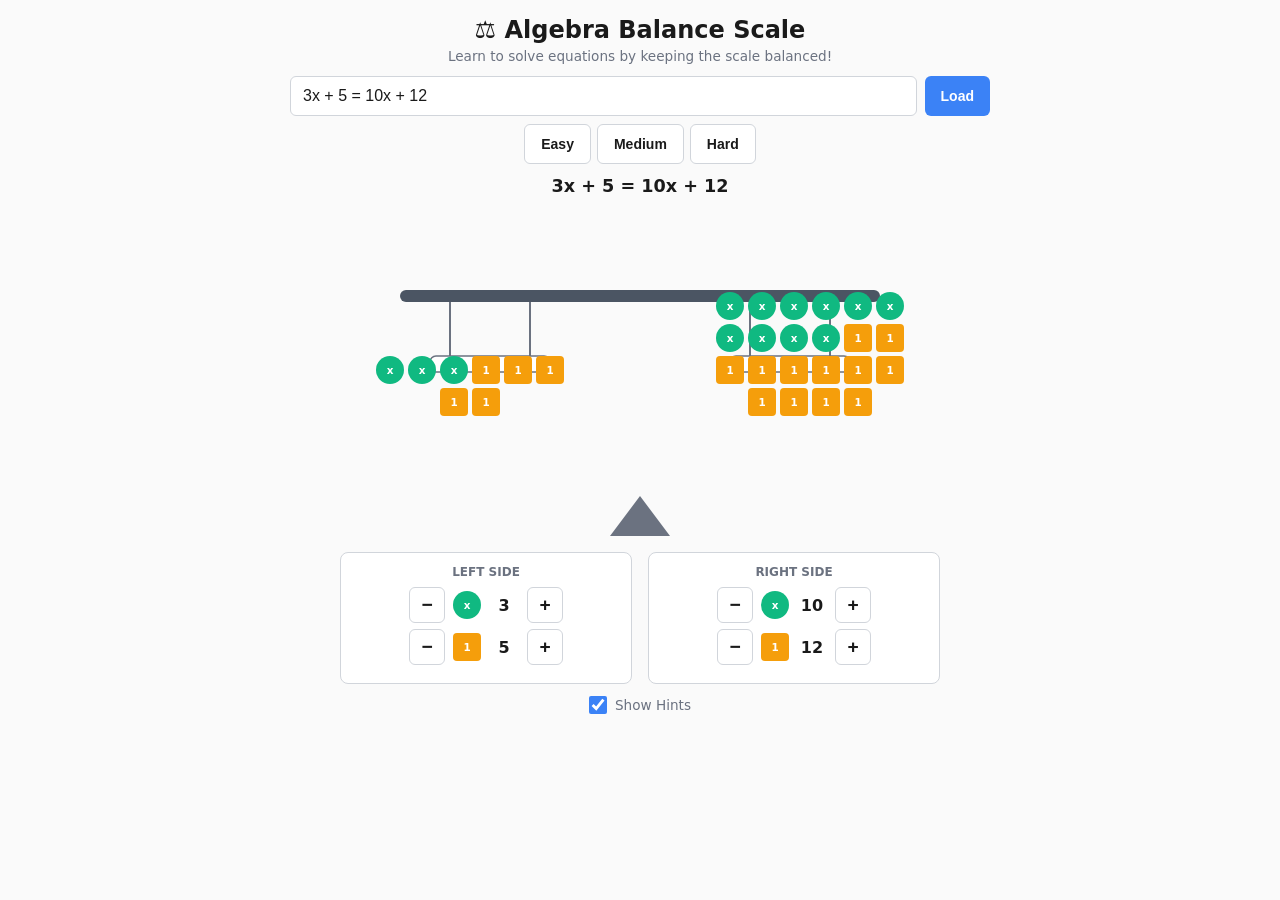
==== index.html @ 832e3d11 "Rename index (1).html to index.html" ====
<!DOCTYPE html>
<html lang="en">
<head>
<meta charset="UTF-8">
<meta name="viewport" content="width=device-width, initial-scale=1">
<title>Algebra Balance Scale</title>
<style>
:root {
  --bg: #FAFAFA; --surface: #FFFFFF; --text: #1A1A1A; --muted: #6B7280;
  --accent: #3B82F6; --success: #10B981; --warning: #F59E0B; --error: #EF4444;
  --var-color: #10B981; --const-color: #F59E0B; --neg-var: #065F46; --neg-const: #92400E;
  --border: #D1D5DB; --radius: 8px; --font: system-ui, -apple-system, 'Segoe UI', sans-serif;
}
@media (prefers-color-scheme: dark) {
  :root {
    --bg: #0F0F0F; --surface: #1A1A1A; --text: #F0F0F0; --muted: #9CA3AF;
    --border: #374151;
  }
}
*, *::before, *::after { box-sizing: border-box; margin: 0; padding: 0; }
body { font-family: var(--font); background: var(--bg); color: var(--text); min-height: 100vh; display: flex; flex-direction: column; align-items: center; padding: 16px; }
h1 { font-size: 1.5rem; margin-bottom: 4px; text-align: center; }
.subtitle { color: var(--muted); font-size: 0.85rem; margin-bottom: 12px; text-align: center; }

/* Input bar */
.input-bar { display: flex; flex-wrap: wrap; gap: 8px; justify-content: center; align-items: center; width: 100%; max-width: 700px; margin-bottom: 8px; }
.input-bar input { flex: 1 1 200px; height: 40px; padding: 0 12px; border: 1px solid var(--border); border-radius: 6px; font-size: 1rem; background: var(--surface); color: var(--text); min-width: 0; }
.input-bar input:focus { outline: none; border-color: var(--accent); box-shadow: 0 0 0 2px rgba(59,130,246,.25); }
.btn { height: 40px; padding: 0 16px; border: none; border-radius: 6px; font-size: 0.875rem; font-weight: 600; cursor: pointer; transition: all .15s ease; min-width: 44px; }
.btn-primary { background: var(--accent); color: #fff; }
.btn-primary:hover { background: #2563EB; }
.btn-preset { background: var(--surface); color: var(--text); border: 1px solid var(--border); }
.btn-preset:hover { border-color: var(--accent); color: var(--accent); }
.btn-preset.active { border-color: var(--accent); background: rgba(59,130,246,.1); color: var(--accent); }
.presets { display: flex; gap: 6px; flex-wrap: wrap; justify-content: center; margin-bottom: 12px; }

/* Current equation display */
.current-eq { font-size: 1.1rem; font-weight: 600; text-align: center; margin-bottom: 12px; min-height: 28px; }

/* Scale container */
.scale-wrap { position: relative; width: 100%; max-width: 600px; height: 320px; margin-bottom: 16px; }

/* Scale SVG styles */
.scale-svg { width: 100%; height: 100%; }
.beam { fill: #4B5563; transition: transform 0.5s ease; transform-origin: 300px 80px; }
.fulcrum { fill: #6B7280; }
.pan-line { stroke: #6B7280; stroke-width: 2; transition: all 0.5s ease; }
.pan-base { fill: var(--surface); stroke: #6B7280; stroke-width: 1.5; rx: 6; transition: all 0.5s ease; }

/* Object pans */
.pan-objects { display: flex; flex-wrap: wrap; gap: 4px; justify-content: center; align-items: flex-end; position: absolute; transition: all 0.5s ease; }
.pan-left-obj { left: 30px; width: 200px; bottom: 120px; }
.pan-right-obj { right: 30px; width: 200px; bottom: 120px; }
.obj { width: 28px; height: 28px; display: flex; align-items: center; justify-content: center; font-size: 0.65rem; font-weight: 700; color: #fff; border-radius: 50%; transition: all .2s ease; }
.obj.var-pos { background: var(--var-color); }
.obj.var-neg { background: var(--neg-var); border: 2px dashed var(--var-color); }
.obj.const-pos { background: var(--const-color); border-radius: 4px; }
.obj.const-neg { background: var(--neg-const); border-radius: 4px; border: 2px dashed var(--const-color); }
.obj.pop-in { animation: popIn .3s ease; }
@keyframes popIn { 0% { transform: scale(0); } 60% { transform: scale(1.2); } 100% { transform: scale(1); } }

/* Controls */
.controls-row { display: flex; gap: 16px; justify-content: center; width: 100%; max-width: 600px; margin-bottom: 12px; }
.side-controls { flex: 1; background: var(--surface); border: 1px solid var(--border); border-radius: var(--radius); padding: 12px; }
.side-label { font-size: 0.75rem; font-weight: 700; text-transform: uppercase; color: var(--muted); margin-bottom: 8px; text-align: center; }
.ctrl-row { display: flex; align-items: center; justify-content: center; gap: 8px; margin-bottom: 6px; }
.ctrl-btn { width: 36px; height: 36px; border: 1px solid var(--border); border-radius: 6px; background: var(--surface); color: var(--text); font-size: 1.2rem; font-weight: 700; cursor: pointer; display: flex; align-items: center; justify-content: center; transition: all .15s ease; }
.ctrl-btn:hover { border-color: var(--accent); color: var(--accent); }
.ctrl-btn:active { transform: scale(0.95); }
.ctrl-icon { width: 28px; height: 28px; display: flex; align-items: center; justify-content: center; font-size: 0.65rem; font-weight: 700; color: #fff; }
.ctrl-icon.var { background: var(--var-color); border-radius: 50%; }
.ctrl-icon.const { background: var(--const-color); border-radius: 4px; }
.ctrl-count { font-size: 1rem; font-weight: 600; min-width: 30px; text-align: center; }

/* Hint area */
.hint-area { width: 100%; max-width: 600px; text-align: center; }
.hint-toggle { display: flex; align-items: center; justify-content: center; gap: 8px; margin-bottom: 8px; font-size: 0.85rem; color: var(--muted); cursor: pointer; }
.hint-toggle input { accent-color: var(--accent); width: 18px; height: 18px; }
.hint-msg { background: rgba(59,130,246,.08); border: 1px solid rgba(59,130,246,.2); border-radius: var(--radius); padding: 10px 16px; font-size: 0.9rem; color: var(--accent); min-height: 0; overflow: hidden; transition: all .3s ease; }
.hint-msg.hidden { padding: 0 16px; border-color: transparent; background: transparent; max-height: 0; opacity: 0; }

/* Success overlay */
.success-overlay { position: fixed; inset: 0; background: rgba(0,0,0,.6); display: flex; align-items: center; justify-content: center; z-index: 100; opacity: 0; pointer-events: none; transition: opacity .3s ease; }
.success-overlay.show { opacity: 1; pointer-events: all; }
.success-card { background: var(--surface); border-radius: 16px; padding: 32px 40px; text-align: center; max-width: 400px; animation: bounceIn .5s ease; }
.success-card h2 { font-size: 1.5rem; margin-bottom: 8px; }
.success-card .solution { font-size: 2rem; font-weight: 700; color: var(--success); margin: 12px 0; }
.success-card .btn { margin-top: 12px; }
@keyframes bounceIn { 0% { transform: scale(0.5); opacity: 0; } 60% { transform: scale(1.05); } 100% { transform: scale(1); opacity: 1; } }

/* Confetti */
.confetti-piece { position: fixed; width: 10px; height: 10px; z-index: 101; pointer-events: none; animation: confettiFall 2s ease forwards; }
@keyframes confettiFall { 0% { opacity: 1; transform: translateY(0) rotate(0deg); } 100% { opacity: 0; transform: translateY(100vh) rotate(720deg); } }

/* Responsive */
@media (max-width: 639px) {
  .controls-row { flex-direction: column; gap: 8px; }
  .scale-wrap { height: 260px; }
  .pan-left-obj, .pan-right-obj { width: 140px; }
  .obj { width: 22px; height: 22px; font-size: 0.55rem; }
  h1 { font-size: 1.25rem; }
}
</style>
</head>
<body>

<h1>⚖️ Algebra Balance Scale</h1>
<p class="subtitle">Learn to solve equations by keeping the scale balanced!</p>

<div class="input-bar">
  <input type="text" id="eqInput" placeholder="Enter equation: 3x + 5 = 10x + 12" aria-label="Equation input">
  <button class="btn btn-primary" onclick="loadEquation()">Load</button>
</div>

<div class="presets">
  <button class="btn btn-preset" onclick="loadPreset('easy',this)" data-eq="2x + 3 = x + 7">Easy</button>
  <button class="btn btn-preset" onclick="loadPreset('medium',this)" data-eq="3x + 5 = 10x + 12">Medium</button>
  <button class="btn btn-preset" onclick="loadPreset('hard',this)" data-eq="4x - 8 = -2x + 10">Hard</button>
</div>

<div class="current-eq" id="currentEq"></div>

<div class="scale-wrap" id="scaleWrap">
  <svg class="scale-svg" viewBox="0 0 600 320" id="scaleSvg">
    <!-- Fulcrum triangle -->
    <polygon class="fulcrum" points="300,280 270,320 330,320"/>
    <!-- Beam -->
    <g id="beamGroup" class="beam">
      <rect x="60" y="74" width="480" height="12" rx="6"/>
      <!-- Left pan strings -->
      <line class="pan-line" id="lStr1" x1="110" y1="86" x2="110" y2="140"/>
      <line class="pan-line" id="lStr2" x1="190" y1="86" x2="190" y2="140"/>
      <!-- Right pan strings -->
      <line class="pan-line" id="rStr1" x1="410" y1="86" x2="410" y2="140"/>
      <line class="pan-line" id="rStr2" x1="490" y1="86" x2="490" y2="140"/>
      <!-- Left pan -->
      <rect class="pan-base" id="leftPan" x="90" y="140" width="120" height="16"/>
      <!-- Right pan -->
      <rect class="pan-base" id="rightPan" x="390" y="140" width="120" height="16"/>
    </g>
  </svg>
  <div class="pan-objects pan-left-obj" id="leftObjects"></div>
  <div class="pan-objects pan-right-obj" id="rightObjects"></div>
</div>

<div class="controls-row" id="controlsRow">
  <div class="side-controls">
    <div class="side-label">Left Side</div>
    <div class="ctrl-row">
      <button class="ctrl-btn" onclick="modify('l','x',-1)">−</button>
      <div class="ctrl-icon var">x</div>
      <span class="ctrl-count" id="lxCount">0</span>
      <button class="ctrl-btn" onclick="modify('l','x',1)">+</button>
    </div>
    <div class="ctrl-row">
      <button class="ctrl-btn" onclick="modify('l','c',-1)">−</button>
      <div class="ctrl-icon const">1</div>
      <span class="ctrl-count" id="lcCount">0</span>
      <button class="ctrl-btn" onclick="modify('l','c',1)">+</button>
    </div>
  </div>
  <div class="side-controls">
    <div class="side-label">Right Side</div>
    <div class="ctrl-row">
      <button class="ctrl-btn" onclick="modify('r','x',-1)">−</button>
      <div class="ctrl-icon var">x</div>
      <span class="ctrl-count" id="rxCount">0</span>
      <button class="ctrl-btn" onclick="modify('r','x',1)">+</button>
    </div>
    <div class="ctrl-row">
      <button class="ctrl-btn" onclick="modify('r','c',-1)">−</button>
      <div class="ctrl-icon const">1</div>
      <span class="ctrl-count" id="rcCount">0</span>
      <button class="ctrl-btn" onclick="modify('r','c',1)">+</button>
    </div>
  </div>
</div>

<div class="hint-area">
  <label class="hint-toggle"><input type="checkbox" id="hintToggle" checked onchange="updateHint()"> Show Hints</label>
  <div class="hint-msg hidden" id="hintMsg"></div>
</div>

<div class="success-overlay" id="successOverlay">
  <div class="success-card">
    <h2>🎉 You solved it!</h2>
    <div class="solution" id="solutionText"></div>
    <button class="btn btn-primary" onclick="closeSuccess()">Try Another</button>
  </div>
</div>
<script>
// State
let state = { lx: 0, lc: 0, rx: 0, rc: 0 };
let initial = { lx: 0, lc: 0, rx: 0, rc: 0 };
let trueX = null; // the actual solution from the original equation
let lastAction = null;
let solved = false;

// Solve the initial equation for x: (lx)*x + lc = (rx)*x + rc => x = (rc - lc) / (lx - rx)
function solveForX(eq) {
  const netX = eq.lx - eq.rx;
  if (netX === 0) return null; // no unique solution
  return (eq.rc - eq.lc) / netX;
}

// Evaluate one side of the equation given x: coeff*x + constant
function evalSide(xCoeff, constant, x) {
  return xCoeff * x + constant;
}

// Check if the current state represents a balanced equation using the true x value
function isBalanced() {
  if (trueX === null) {
    // Original had no unique solution (0x = 0 or 0x = n)
    // Check if current state is also identity or contradiction
    const netX = state.lx - state.rx;
    const netC = state.rc - state.lc;
    return (netX === 0 && netC === 0);
  }
  const left = evalSide(state.lx, state.lc, trueX);
  const right = evalSide(state.rx, state.rc, trueX);
  return Math.abs(left - right) < 0.0001;
}

// Parse equation string like "3x + 5 = 10x + 12" or "3x+5=10x+12"
function parseEquation(str) {
  str = str.replace(/\s+/g, '');
  const eqIdx = str.indexOf('=');
  if (eqIdx === -1) return null;
  const left = str.substring(0, eqIdx);
  const right = str.substring(eqIdx + 1);
  function parseSide(s) {
    let xCoeff = 0, constant = 0;
    // Regex to match terms like +3x, -x, +5, -12, x, 3x
    const re = /([+-]?)(\d*)(x?)/g;
    let m, found = false;
    // Normalize: ensure starts with + or -
    if (s.length > 0 && s[0] !== '+' && s[0] !== '-') s = '+' + s;
    const terms = s.match(/[+-][^+-]+/g);
    if (!terms) return null;
    for (const term of terms) {
      const t = term.trim();
      if (t.includes('x')) {
        const numPart = t.replace('x', '');
        if (numPart === '+' || numPart === '') xCoeff += 1;
        else if (numPart === '-') xCoeff -= 1;
        else xCoeff += parseInt(numPart, 10);
      } else {
        constant += parseInt(t, 10);
      }
    }
    return { x: xCoeff, c: constant };
  }
  const l = parseSide(left);
  const r = parseSide(right);
  if (!l || !r) return null;
  return { lx: l.x, lc: l.c, rx: r.x, rc: r.c };
}

function formatSide(xc, cc) {
  let parts = [];
  if (xc !== 0) {
    if (xc === 1) parts.push('x');
    else if (xc === -1) parts.push('-x');
    else parts.push(xc + 'x');
  }
  if (cc !== 0) {
    if (parts.length > 0) {
      parts.push(cc > 0 ? '+ ' + cc : '- ' + Math.abs(cc));
    } else {
      parts.push('' + cc);
    }
  }
  if (parts.length === 0) parts.push('0');
  return parts.join(' ');
}

function formatEquation() {
  return formatSide(state.lx, state.lc) + ' = ' + formatSide(state.rx, state.rc);
}

function updateURL() {
  const eq = formatEquation().replace(/\s+/g, '');
  const url = new URL(window.location);
  url.searchParams.set('eq', eq);
  history.replaceState(null, '', url);
}

function showHint(msg) {
  const hintEl = document.getElementById('hintMsg');
  hintEl.textContent = msg;
  hintEl.classList.remove('hidden');
}

function loadEquation() {
  const input = document.getElementById('eqInput').value.trim();
  if (!input) return;
  const parsed = parseEquation(input);
  if (!parsed) { showHint("Couldn't parse that equation. Try format: 3x + 5 = 10x + 12"); return; }
  state = { ...parsed };
  initial = { ...parsed };
  trueX = solveForX(parsed);
  solved = false;
  lastAction = null;
  document.querySelectorAll('.btn-preset').forEach(b => b.classList.remove('active'));
  closeSuccess();
  render();
}

function loadPreset(level, btn) {
  const eq = btn.getAttribute('data-eq');
  document.getElementById('eqInput').value = eq;
  document.querySelectorAll('.btn-preset').forEach(b => b.classList.remove('active'));
  btn.classList.add('active');
  loadEquation();
}

function modify(side, type, delta) {
  if (solved) return;
  const key = (side === 'l' ? 'l' : 'r') + (type === 'x' ? 'x' : 'c');
  state[key] += delta;
  lastAction = { side, type, delta };
  render();
  checkSolved();
}


function render() {
  // Update counts
  document.getElementById('lxCount').textContent = state.lx;
  document.getElementById('lcCount').textContent = state.lc;
  document.getElementById('rxCount').textContent = state.rx;
  document.getElementById('rcCount').textContent = state.rc;

  // Update equation display
  document.getElementById('currentEq').textContent = formatEquation();
  updateURL();

  // Render objects
  renderObjects('leftObjects', state.lx, state.lc);
  renderObjects('rightObjects', state.rx, state.rc);

  // Scale tilt based on actual equation evaluation
  const beam = document.getElementById('beamGroup');
  let angle = 0;
  if (trueX !== null) {
    const leftVal = evalSide(state.lx, state.lc, trueX);
    const rightVal = evalSide(state.rx, state.rc, trueX);
    const diff = leftVal - rightVal;
    if (Math.abs(diff) > 0.0001) {
      angle = diff > 0 ? -Math.min(Math.abs(diff) * 2, 15) : Math.min(Math.abs(diff) * 2, 15);
    }
  } else {
    // No unique x (0x=0 or 0x=n): compare constants
    const diff = (state.lc) - (state.rc);
    if (Math.abs(diff) > 0.0001) {
      angle = diff > 0 ? -Math.min(Math.abs(diff) * 2, 15) : Math.min(Math.abs(diff) * 2, 15);
    }
  }
  beam.style.transform = 'rotate(' + angle + 'deg)';

  // Update object positions based on tilt (heavier side goes DOWN = lower bottom)
  const leftObjs = document.getElementById('leftObjects');
  const rightObjs = document.getElementById('rightObjects');
  const baseBottom = 120;
  const tiltOffset = Math.abs(angle) * 2.5;
  if (angle < 0) {
    // Left is heavier: left goes down (lower bottom), right goes up
    leftObjs.style.bottom = (baseBottom - tiltOffset) + 'px';
    rightObjs.style.bottom = (baseBottom + tiltOffset) + 'px';
  } else if (angle > 0) {
    // Right is heavier: right goes down, left goes up
    leftObjs.style.bottom = (baseBottom + tiltOffset) + 'px';
    rightObjs.style.bottom = (baseBottom - tiltOffset) + 'px';
  } else {
    leftObjs.style.bottom = baseBottom + 'px';
    rightObjs.style.bottom = baseBottom + 'px';
  }

  // Hints
  updateHint();
}

function renderObjects(containerId, xc, cc) {
  const el = document.getElementById(containerId);
  el.innerHTML = '';
  // Variable objects
  const xAbs = Math.min(Math.abs(xc), 20);
  for (let i = 0; i < xAbs; i++) {
    const obj = document.createElement('div');
    obj.className = 'obj ' + (xc >= 0 ? 'var-pos' : 'var-neg') + ' pop-in';
    obj.textContent = 'x';
    obj.style.animationDelay = (i * 30) + 'ms';
    el.appendChild(obj);
  }
  // Constant objects
  const cAbs = Math.min(Math.abs(cc), 20);
  for (let i = 0; i < cAbs; i++) {
    const obj = document.createElement('div');
    obj.className = 'obj ' + (cc >= 0 ? 'const-pos' : 'const-neg') + ' pop-in';
    obj.textContent = '1';
    obj.style.animationDelay = ((xAbs + i) * 30) + 'ms';
    el.appendChild(obj);
  }
}

function updateHint() {
  const hintOn = document.getElementById('hintToggle').checked;
  const hintEl = document.getElementById('hintMsg');
  if (!hintOn || !lastAction) { hintEl.classList.add('hidden'); hintEl.textContent = ''; return; }

  const balanced = isBalanced();

  if (balanced) {
    // Balanced — check if we can guide toward solving
    if (state.lx !== 0 && state.rx !== 0) {
      hintEl.textContent = '⚖️ Balanced! Try removing x from one side (and the same from the other) to isolate x.';
    } else if ((state.lx !== 0 || state.rx !== 0) && state.lc !== 0 && state.rc !== 0) {
      hintEl.textContent = '⚖️ Balanced! Now remove constants from the side with x (and from the other side too).';
    } else if (state.lx === 1 && state.lc === 0 && state.rx === 0) {
      hintEl.textContent = '⚖️ Almost there! You have x = ' + state.rc + '. The equation is solved!';
    } else if (state.rx === 1 && state.rc === 0 && state.lx === 0) {
      hintEl.textContent = '⚖️ Almost there! You have ' + state.lc + ' = x. The equation is solved!';
    } else if ((state.lx !== 0 && state.rx === 0 && state.lc === 0) || (state.rx !== 0 && state.lx === 0 && state.rc === 0)) {
      const coeff = state.lx !== 0 ? state.lx : state.rx;
      if (Math.abs(coeff) === 1) {
        hintEl.textContent = '⚖️ You\'ve isolated x! The equation is solved!';
      } else {
        hintEl.textContent = '⚖️ Getting close! You have ' + Math.abs(coeff) + ' x\'s — keep removing from both sides until you have just 1 x.';
      }
    } else {
      hintEl.textContent = '⚖️ The scale is balanced. Keep simplifying!';
    }
    hintEl.classList.remove('hidden');
  } else {
    const a = lastAction;
    const sideName = a.side === 'l' ? 'left' : 'right';
    const typeName = a.type === 'x' ? 'variable (x)' : 'constant';
    const action = a.delta > 0 ? 'added a ' + typeName + ' to' : 'removed a ' + typeName + ' from';
    hintEl.textContent = '⚠️ Unbalanced! You ' + action + ' the ' + sideName + ' side. To keep the equation balanced, do the same to the ' + (sideName === 'left' ? 'right' : 'left') + ' side!';
    hintEl.classList.remove('hidden');
  }
}

function checkSolved() {
  if (!isBalanced()) return;

  // Only solved when exactly 1x (or -1x) on one side, constants only on the other
  if (state.lx === 1 && state.rx === 0 && state.lc === 0 && state.rc !== 0) {
    showSuccess('x = ' + state.rc);
    return;
  }
  if (state.lx === -1 && state.rx === 0 && state.lc === 0 && state.rc !== 0) {
    showSuccess('x = ' + (-state.rc));
    return;
  }
  if (state.rx === 1 && state.lx === 0 && state.rc === 0 && state.lc !== 0) {
    showSuccess('x = ' + state.lc);
    return;
  }
  if (state.rx === -1 && state.lx === 0 && state.rc === 0 && state.lc !== 0) {
    showSuccess('x = ' + (-state.lc));
    return;
  }

  // All zero
  if (state.lx === 0 && state.lc === 0 && state.rx === 0 && state.rc === 0) {
    showSuccess('Infinite solutions! (0 = 0)'); return;
  }
  // No solution
  if (state.lx === 0 && state.rx === 0 && state.lc !== state.rc) {
    showSuccess('No solution! (' + state.lc + ' ≠ ' + state.rc + ')'); return;
  }
}

function formatSolution(val) {
  if (Number.isInteger(val)) return '' + val;
  // Show as simplified fraction
  // Find numerator and denominator from the state
  const num = Math.round(val * 10000);
  const den = 10000;
  const g = gcd(Math.abs(num), den);
  return (num / g) + '/' + (den / g);
}

function gcd(a, b) { return b === 0 ? a : gcd(b, a % b); }

function showSuccess(text) {
  solved = true;
  document.getElementById('solutionText').textContent = text;
  document.getElementById('successOverlay').classList.add('show');
  launchConfetti();
}

function closeSuccess() {
  document.getElementById('successOverlay').classList.remove('show');
  solved = false;
}

function launchConfetti() {
  const colors = ['#10B981','#F59E0B','#3B82F6','#EF4444','#8B5CF6','#EC4899'];
  for (let i = 0; i < 40; i++) {
    const piece = document.createElement('div');
    piece.className = 'confetti-piece';
    piece.style.left = Math.random() * 100 + 'vw';
    piece.style.top = '-20px';
    piece.style.background = colors[Math.floor(Math.random() * colors.length)];
    piece.style.borderRadius = Math.random() > 0.5 ? '50%' : '2px';
    piece.style.width = (6 + Math.random() * 8) + 'px';
    piece.style.height = (6 + Math.random() * 8) + 'px';
    piece.style.animationDelay = (Math.random() * 0.5) + 's';
    piece.style.animationDuration = (1.5 + Math.random()) + 's';
    document.body.appendChild(piece);
    setTimeout(() => piece.remove(), 3000);
  }
}

// Init from URL or default
function init() {
  const params = new URLSearchParams(window.location.search);
  const eq = params.get('eq');
  if (eq) {
    document.getElementById('eqInput').value = eq.replace(/([+-])/g, ' $1 ').replace(/\s+/g, ' ').trim();
    const parsed = parseEquation(eq);
    if (parsed) {
      state = { ...parsed };
      initial = { ...parsed };
      trueX = solveForX(parsed);
    }
  } else {
    // Default equation
    document.getElementById('eqInput').value = '3x + 5 = 10x + 12';
    state = { lx: 3, lc: 5, rx: 10, rc: 12 };
    initial = { ...state };
    trueX = solveForX(state);
  }
  render();
}

// Enter key on input
document.getElementById('eqInput').addEventListener('keydown', function(e) {
  if (e.key === 'Enter') loadEquation();
});

init();
</script>
</body>
</html>
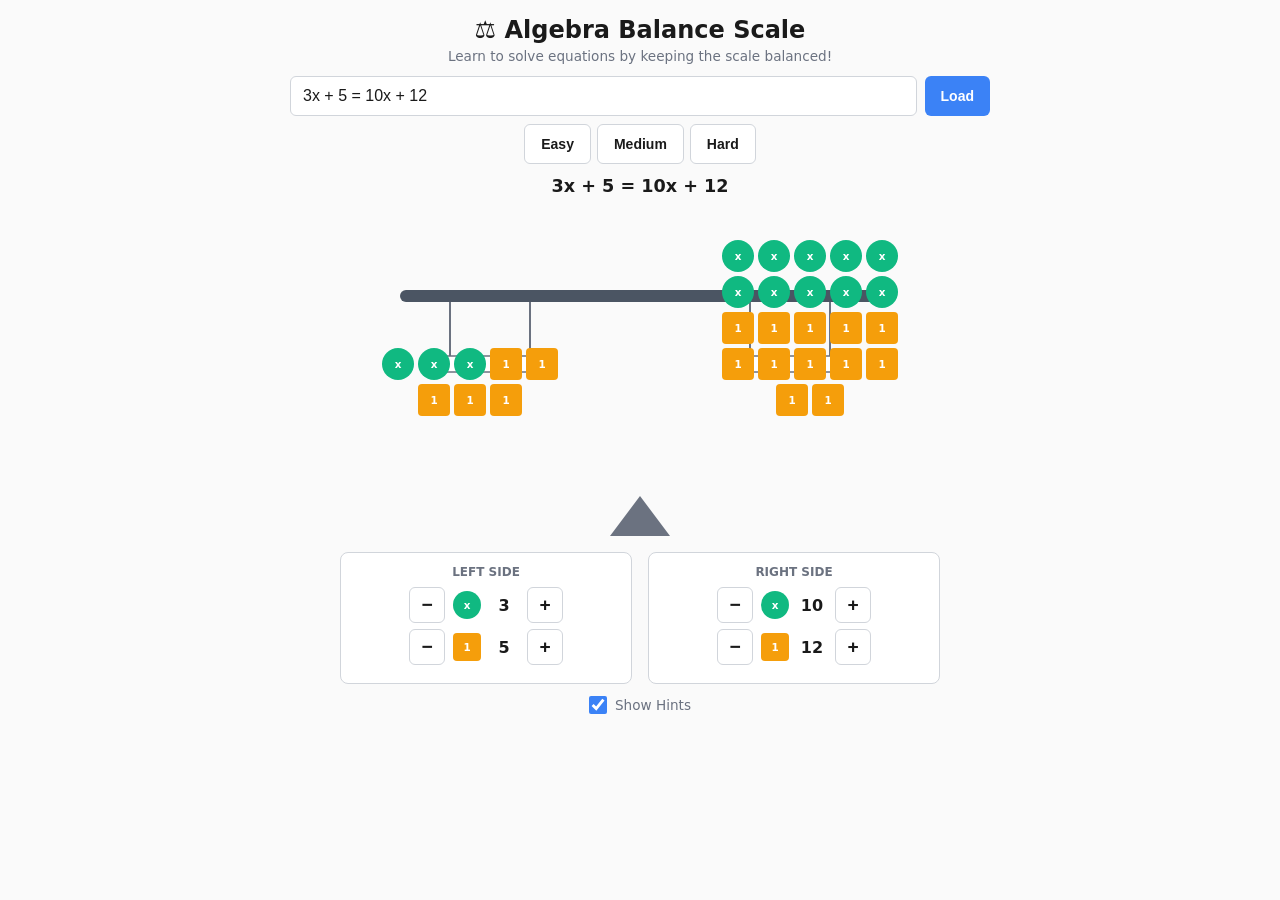
==== commit 217d80a1: "Split into modular files, negative signs visible, solve at any coefficient 1. Split monolithic index" ====
--- a/index.html
+++ b/index.html
@@ -4,103 +4,7 @@
 <meta charset="UTF-8">
 <meta name="viewport" content="width=device-width, initial-scale=1">
 <title>Algebra Balance Scale</title>
-<style>
-:root {
-  --bg: #FAFAFA; --surface: #FFFFFF; --text: #1A1A1A; --muted: #6B7280;
-  --accent: #3B82F6; --success: #10B981; --warning: #F59E0B; --error: #EF4444;
-  --var-color: #10B981; --const-color: #F59E0B; --neg-var: #065F46; --neg-const: #92400E;
-  --border: #D1D5DB; --radius: 8px; --font: system-ui, -apple-system, 'Segoe UI', sans-serif;
-}
-@media (prefers-color-scheme: dark) {
-  :root {
-    --bg: #0F0F0F; --surface: #1A1A1A; --text: #F0F0F0; --muted: #9CA3AF;
-    --border: #374151;
-  }
-}
-*, *::before, *::after { box-sizing: border-box; margin: 0; padding: 0; }
-body { font-family: var(--font); background: var(--bg); color: var(--text); min-height: 100vh; display: flex; flex-direction: column; align-items: center; padding: 16px; }
-h1 { font-size: 1.5rem; margin-bottom: 4px; text-align: center; }
-.subtitle { color: var(--muted); font-size: 0.85rem; margin-bottom: 12px; text-align: center; }
-
-/* Input bar */
-.input-bar { display: flex; flex-wrap: wrap; gap: 8px; justify-content: center; align-items: center; width: 100%; max-width: 700px; margin-bottom: 8px; }
-.input-bar input { flex: 1 1 200px; height: 40px; padding: 0 12px; border: 1px solid var(--border); border-radius: 6px; font-size: 1rem; background: var(--surface); color: var(--text); min-width: 0; }
-.input-bar input:focus { outline: none; border-color: var(--accent); box-shadow: 0 0 0 2px rgba(59,130,246,.25); }
-.btn { height: 40px; padding: 0 16px; border: none; border-radius: 6px; font-size: 0.875rem; font-weight: 600; cursor: pointer; transition: all .15s ease; min-width: 44px; }
-.btn-primary { background: var(--accent); color: #fff; }
-.btn-primary:hover { background: #2563EB; }
-.btn-preset { background: var(--surface); color: var(--text); border: 1px solid var(--border); }
-.btn-preset:hover { border-color: var(--accent); color: var(--accent); }
-.btn-preset.active { border-color: var(--accent); background: rgba(59,130,246,.1); color: var(--accent); }
-.presets { display: flex; gap: 6px; flex-wrap: wrap; justify-content: center; margin-bottom: 12px; }
-
-/* Current equation display */
-.current-eq { font-size: 1.1rem; font-weight: 600; text-align: center; margin-bottom: 12px; min-height: 28px; }
-
-/* Scale container */
-.scale-wrap { position: relative; width: 100%; max-width: 600px; height: 320px; margin-bottom: 16px; }
-
-/* Scale SVG styles */
-.scale-svg { width: 100%; height: 100%; }
-.beam { fill: #4B5563; transition: transform 0.5s ease; transform-origin: 300px 80px; }
-.fulcrum { fill: #6B7280; }
-.pan-line { stroke: #6B7280; stroke-width: 2; transition: all 0.5s ease; }
-.pan-base { fill: var(--surface); stroke: #6B7280; stroke-width: 1.5; rx: 6; transition: all 0.5s ease; }
-
-/* Object pans */
-.pan-objects { display: flex; flex-wrap: wrap; gap: 4px; justify-content: center; align-items: flex-end; position: absolute; transition: all 0.5s ease; }
-.pan-left-obj { left: 30px; width: 200px; bottom: 120px; }
-.pan-right-obj { right: 30px; width: 200px; bottom: 120px; }
-.obj { width: 28px; height: 28px; display: flex; align-items: center; justify-content: center; font-size: 0.65rem; font-weight: 700; color: #fff; border-radius: 50%; transition: all .2s ease; }
-.obj.var-pos { background: var(--var-color); }
-.obj.var-neg { background: var(--neg-var); border: 2px dashed var(--var-color); }
-.obj.const-pos { background: var(--const-color); border-radius: 4px; }
-.obj.const-neg { background: var(--neg-const); border-radius: 4px; border: 2px dashed var(--const-color); }
-.obj.pop-in { animation: popIn .3s ease; }
-@keyframes popIn { 0% { transform: scale(0); } 60% { transform: scale(1.2); } 100% { transform: scale(1); } }
-
-/* Controls */
-.controls-row { display: flex; gap: 16px; justify-content: center; width: 100%; max-width: 600px; margin-bottom: 12px; }
-.side-controls { flex: 1; background: var(--surface); border: 1px solid var(--border); border-radius: var(--radius); padding: 12px; }
-.side-label { font-size: 0.75rem; font-weight: 700; text-transform: uppercase; color: var(--muted); margin-bottom: 8px; text-align: center; }
-.ctrl-row { display: flex; align-items: center; justify-content: center; gap: 8px; margin-bottom: 6px; }
-.ctrl-btn { width: 36px; height: 36px; border: 1px solid var(--border); border-radius: 6px; background: var(--surface); color: var(--text); font-size: 1.2rem; font-weight: 700; cursor: pointer; display: flex; align-items: center; justify-content: center; transition: all .15s ease; }
-.ctrl-btn:hover { border-color: var(--accent); color: var(--accent); }
-.ctrl-btn:active { transform: scale(0.95); }
-.ctrl-icon { width: 28px; height: 28px; display: flex; align-items: center; justify-content: center; font-size: 0.65rem; font-weight: 700; color: #fff; }
-.ctrl-icon.var { background: var(--var-color); border-radius: 50%; }
-.ctrl-icon.const { background: var(--const-color); border-radius: 4px; }
-.ctrl-count { font-size: 1rem; font-weight: 600; min-width: 30px; text-align: center; }
-
-/* Hint area */
-.hint-area { width: 100%; max-width: 600px; text-align: center; }
-.hint-toggle { display: flex; align-items: center; justify-content: center; gap: 8px; margin-bottom: 8px; font-size: 0.85rem; color: var(--muted); cursor: pointer; }
-.hint-toggle input { accent-color: var(--accent); width: 18px; height: 18px; }
-.hint-msg { background: rgba(59,130,246,.08); border: 1px solid rgba(59,130,246,.2); border-radius: var(--radius); padding: 10px 16px; font-size: 0.9rem; color: var(--accent); min-height: 0; overflow: hidden; transition: all .3s ease; }
-.hint-msg.hidden { padding: 0 16px; border-color: transparent; background: transparent; max-height: 0; opacity: 0; }
-
-/* Success overlay */
-.success-overlay { position: fixed; inset: 0; background: rgba(0,0,0,.6); display: flex; align-items: center; justify-content: center; z-index: 100; opacity: 0; pointer-events: none; transition: opacity .3s ease; }
-.success-overlay.show { opacity: 1; pointer-events: all; }
-.success-card { background: var(--surface); border-radius: 16px; padding: 32px 40px; text-align: center; max-width: 400px; animation: bounceIn .5s ease; }
-.success-card h2 { font-size: 1.5rem; margin-bottom: 8px; }
-.success-card .solution { font-size: 2rem; font-weight: 700; color: var(--success); margin: 12px 0; }
-.success-card .btn { margin-top: 12px; }
-@keyframes bounceIn { 0% { transform: scale(0.5); opacity: 0; } 60% { transform: scale(1.05); } 100% { transform: scale(1); opacity: 1; } }
-
-/* Confetti */
-.confetti-piece { position: fixed; width: 10px; height: 10px; z-index: 101; pointer-events: none; animation: confettiFall 2s ease forwards; }
-@keyframes confettiFall { 0% { opacity: 1; transform: translateY(0) rotate(0deg); } 100% { opacity: 0; transform: translateY(100vh) rotate(720deg); } }
-
-/* Responsive */
-@media (max-width: 639px) {
-  .controls-row { flex-direction: column; gap: 8px; }
-  .scale-wrap { height: 260px; }
-  .pan-left-obj, .pan-right-obj { width: 140px; }
-  .obj { width: 22px; height: 22px; font-size: 0.55rem; }
-  h1 { font-size: 1.25rem; }
-}
-</style>
+<link rel="stylesheet" href="styles.css">
 </head>
 <body>
 
@@ -122,20 +26,14 @@
 
 <div class="scale-wrap" id="scaleWrap">
   <svg class="scale-svg" viewBox="0 0 600 320" id="scaleSvg">
-    <!-- Fulcrum triangle -->
     <polygon class="fulcrum" points="300,280 270,320 330,320"/>
-    <!-- Beam -->
     <g id="beamGroup" class="beam">
       <rect x="60" y="74" width="480" height="12" rx="6"/>
-      <!-- Left pan strings -->
       <line class="pan-line" id="lStr1" x1="110" y1="86" x2="110" y2="140"/>
       <line class="pan-line" id="lStr2" x1="190" y1="86" x2="190" y2="140"/>
-      <!-- Right pan strings -->
       <line class="pan-line" id="rStr1" x1="410" y1="86" x2="410" y2="140"/>
       <line class="pan-line" id="rStr2" x1="490" y1="86" x2="490" y2="140"/>
-      <!-- Left pan -->
       <rect class="pan-base" id="leftPan" x="90" y="140" width="120" height="16"/>
-      <!-- Right pan -->
       <rect class="pan-base" id="rightPan" x="390" y="140" width="120" height="16"/>
     </g>
   </svg>
@@ -188,361 +86,11 @@
     <button class="btn btn-primary" onclick="closeSuccess()">Try Another</button>
   </div>
 </div>
-<script>
-// State
-let state = { lx: 0, lc: 0, rx: 0, rc: 0 };
-let initial = { lx: 0, lc: 0, rx: 0, rc: 0 };
-let trueX = null; // the actual solution from the original equation
-let lastAction = null;
-let solved = false;
 
-// Solve the initial equation for x: (lx)*x + lc = (rx)*x + rc => x = (rc - lc) / (lx - rx)
-function solveForX(eq) {
-  const netX = eq.lx - eq.rx;
-  if (netX === 0) return null; // no unique solution
-  return (eq.rc - eq.lc) / netX;
-}
-
-// Evaluate one side of the equation given x: coeff*x + constant
-function evalSide(xCoeff, constant, x) {
-  return xCoeff * x + constant;
-}
-
-// Check if the current state represents a balanced equation using the true x value
-function isBalanced() {
-  if (trueX === null) {
-    // Original had no unique solution (0x = 0 or 0x = n)
-    // Check if current state is also identity or contradiction
-    const netX = state.lx - state.rx;
-    const netC = state.rc - state.lc;
-    return (netX === 0 && netC === 0);
-  }
-  const left = evalSide(state.lx, state.lc, trueX);
-  const right = evalSide(state.rx, state.rc, trueX);
-  return Math.abs(left - right) < 0.0001;
-}
-
-// Parse equation string like "3x + 5 = 10x + 12" or "3x+5=10x+12"
-function parseEquation(str) {
-  str = str.replace(/\s+/g, '');
-  const eqIdx = str.indexOf('=');
-  if (eqIdx === -1) return null;
-  const left = str.substring(0, eqIdx);
-  const right = str.substring(eqIdx + 1);
-  function parseSide(s) {
-    let xCoeff = 0, constant = 0;
-    // Regex to match terms like +3x, -x, +5, -12, x, 3x
-    const re = /([+-]?)(\d*)(x?)/g;
-    let m, found = false;
-    // Normalize: ensure starts with + or -
-    if (s.length > 0 && s[0] !== '+' && s[0] !== '-') s = '+' + s;
-    const terms = s.match(/[+-][^+-]+/g);
-    if (!terms) return null;
-    for (const term of terms) {
-      const t = term.trim();
-      if (t.includes('x')) {
-        const numPart = t.replace('x', '');
-        if (numPart === '+' || numPart === '') xCoeff += 1;
-        else if (numPart === '-') xCoeff -= 1;
-        else xCoeff += parseInt(numPart, 10);
-      } else {
-        constant += parseInt(t, 10);
-      }
-    }
-    return { x: xCoeff, c: constant };
-  }
-  const l = parseSide(left);
-  const r = parseSide(right);
-  if (!l || !r) return null;
-  return { lx: l.x, lc: l.c, rx: r.x, rc: r.c };
-}
-
-function formatSide(xc, cc) {
-  let parts = [];
-  if (xc !== 0) {
-    if (xc === 1) parts.push('x');
-    else if (xc === -1) parts.push('-x');
-    else parts.push(xc + 'x');
-  }
-  if (cc !== 0) {
-    if (parts.length > 0) {
-      parts.push(cc > 0 ? '+ ' + cc : '- ' + Math.abs(cc));
-    } else {
-      parts.push('' + cc);
-    }
-  }
-  if (parts.length === 0) parts.push('0');
-  return parts.join(' ');
-}
-
-function formatEquation() {
-  return formatSide(state.lx, state.lc) + ' = ' + formatSide(state.rx, state.rc);
-}
-
-function updateURL() {
-  const eq = formatEquation().replace(/\s+/g, '');
-  const url = new URL(window.location);
-  url.searchParams.set('eq', eq);
-  history.replaceState(null, '', url);
-}
-
-function showHint(msg) {
-  const hintEl = document.getElementById('hintMsg');
-  hintEl.textContent = msg;
-  hintEl.classList.remove('hidden');
-}
-
-function loadEquation() {
-  const input = document.getElementById('eqInput').value.trim();
-  if (!input) return;
-  const parsed = parseEquation(input);
-  if (!parsed) { showHint("Couldn't parse that equation. Try format: 3x + 5 = 10x + 12"); return; }
-  state = { ...parsed };
-  initial = { ...parsed };
-  trueX = solveForX(parsed);
-  solved = false;
-  lastAction = null;
-  document.querySelectorAll('.btn-preset').forEach(b => b.classList.remove('active'));
-  closeSuccess();
-  render();
-}
-
-function loadPreset(level, btn) {
-  const eq = btn.getAttribute('data-eq');
-  document.getElementById('eqInput').value = eq;
-  document.querySelectorAll('.btn-preset').forEach(b => b.classList.remove('active'));
-  btn.classList.add('active');
-  loadEquation();
-}
-
-function modify(side, type, delta) {
-  if (solved) return;
-  const key = (side === 'l' ? 'l' : 'r') + (type === 'x' ? 'x' : 'c');
-  state[key] += delta;
-  lastAction = { side, type, delta };
-  render();
-  checkSolved();
-}
-
-
-function render() {
-  // Update counts
-  document.getElementById('lxCount').textContent = state.lx;
-  document.getElementById('lcCount').textContent = state.lc;
-  document.getElementById('rxCount').textContent = state.rx;
-  document.getElementById('rcCount').textContent = state.rc;
-
-  // Update equation display
-  document.getElementById('currentEq').textContent = formatEquation();
-  updateURL();
-
-  // Render objects
-  renderObjects('leftObjects', state.lx, state.lc);
-  renderObjects('rightObjects', state.rx, state.rc);
-
-  // Scale tilt based on actual equation evaluation
-  const beam = document.getElementById('beamGroup');
-  let angle = 0;
-  if (trueX !== null) {
-    const leftVal = evalSide(state.lx, state.lc, trueX);
-    const rightVal = evalSide(state.rx, state.rc, trueX);
-    const diff = leftVal - rightVal;
-    if (Math.abs(diff) > 0.0001) {
-      angle = diff > 0 ? -Math.min(Math.abs(diff) * 2, 15) : Math.min(Math.abs(diff) * 2, 15);
-    }
-  } else {
-    // No unique x (0x=0 or 0x=n): compare constants
-    const diff = (state.lc) - (state.rc);
-    if (Math.abs(diff) > 0.0001) {
-      angle = diff > 0 ? -Math.min(Math.abs(diff) * 2, 15) : Math.min(Math.abs(diff) * 2, 15);
-    }
-  }
-  beam.style.transform = 'rotate(' + angle + 'deg)';
-
-  // Update object positions based on tilt (heavier side goes DOWN = lower bottom)
-  const leftObjs = document.getElementById('leftObjects');
-  const rightObjs = document.getElementById('rightObjects');
-  const baseBottom = 120;
-  const tiltOffset = Math.abs(angle) * 2.5;
-  if (angle < 0) {
-    // Left is heavier: left goes down (lower bottom), right goes up
-    leftObjs.style.bottom = (baseBottom - tiltOffset) + 'px';
-    rightObjs.style.bottom = (baseBottom + tiltOffset) + 'px';
-  } else if (angle > 0) {
-    // Right is heavier: right goes down, left goes up
-    leftObjs.style.bottom = (baseBottom + tiltOffset) + 'px';
-    rightObjs.style.bottom = (baseBottom - tiltOffset) + 'px';
-  } else {
-    leftObjs.style.bottom = baseBottom + 'px';
-    rightObjs.style.bottom = baseBottom + 'px';
-  }
-
-  // Hints
-  updateHint();
-}
-
-function renderObjects(containerId, xc, cc) {
-  const el = document.getElementById(containerId);
-  el.innerHTML = '';
-  // Variable objects
-  const xAbs = Math.min(Math.abs(xc), 20);
-  for (let i = 0; i < xAbs; i++) {
-    const obj = document.createElement('div');
-    obj.className = 'obj ' + (xc >= 0 ? 'var-pos' : 'var-neg') + ' pop-in';
-    obj.textContent = 'x';
-    obj.style.animationDelay = (i * 30) + 'ms';
-    el.appendChild(obj);
-  }
-  // Constant objects
-  const cAbs = Math.min(Math.abs(cc), 20);
-  for (let i = 0; i < cAbs; i++) {
-    const obj = document.createElement('div');
-    obj.className = 'obj ' + (cc >= 0 ? 'const-pos' : 'const-neg') + ' pop-in';
-    obj.textContent = '1';
-    obj.style.animationDelay = ((xAbs + i) * 30) + 'ms';
-    el.appendChild(obj);
-  }
-}
-
-function updateHint() {
-  const hintOn = document.getElementById('hintToggle').checked;
-  const hintEl = document.getElementById('hintMsg');
-  if (!hintOn || !lastAction) { hintEl.classList.add('hidden'); hintEl.textContent = ''; return; }
-
-  const balanced = isBalanced();
-
-  if (balanced) {
-    // Balanced — check if we can guide toward solving
-    if (state.lx !== 0 && state.rx !== 0) {
-      hintEl.textContent = '⚖️ Balanced! Try removing x from one side (and the same from the other) to isolate x.';
-    } else if ((state.lx !== 0 || state.rx !== 0) && state.lc !== 0 && state.rc !== 0) {
-      hintEl.textContent = '⚖️ Balanced! Now remove constants from the side with x (and from the other side too).';
-    } else if (state.lx === 1 && state.lc === 0 && state.rx === 0) {
-      hintEl.textContent = '⚖️ Almost there! You have x = ' + state.rc + '. The equation is solved!';
-    } else if (state.rx === 1 && state.rc === 0 && state.lx === 0) {
-      hintEl.textContent = '⚖️ Almost there! You have ' + state.lc + ' = x. The equation is solved!';
-    } else if ((state.lx !== 0 && state.rx === 0 && state.lc === 0) || (state.rx !== 0 && state.lx === 0 && state.rc === 0)) {
-      const coeff = state.lx !== 0 ? state.lx : state.rx;
-      if (Math.abs(coeff) === 1) {
-        hintEl.textContent = '⚖️ You\'ve isolated x! The equation is solved!';
-      } else {
-        hintEl.textContent = '⚖️ Getting close! You have ' + Math.abs(coeff) + ' x\'s — keep removing from both sides until you have just 1 x.';
-      }
-    } else {
-      hintEl.textContent = '⚖️ The scale is balanced. Keep simplifying!';
-    }
-    hintEl.classList.remove('hidden');
-  } else {
-    const a = lastAction;
-    const sideName = a.side === 'l' ? 'left' : 'right';
-    const typeName = a.type === 'x' ? 'variable (x)' : 'constant';
-    const action = a.delta > 0 ? 'added a ' + typeName + ' to' : 'removed a ' + typeName + ' from';
-    hintEl.textContent = '⚠️ Unbalanced! You ' + action + ' the ' + sideName + ' side. To keep the equation balanced, do the same to the ' + (sideName === 'left' ? 'right' : 'left') + ' side!';
-    hintEl.classList.remove('hidden');
-  }
-}
-
-function checkSolved() {
-  if (!isBalanced()) return;
-
-  // Only solved when exactly 1x (or -1x) on one side, constants only on the other
-  if (state.lx === 1 && state.rx === 0 && state.lc === 0 && state.rc !== 0) {
-    showSuccess('x = ' + state.rc);
-    return;
-  }
-  if (state.lx === -1 && state.rx === 0 && state.lc === 0 && state.rc !== 0) {
-    showSuccess('x = ' + (-state.rc));
-    return;
-  }
-  if (state.rx === 1 && state.lx === 0 && state.rc === 0 && state.lc !== 0) {
-    showSuccess('x = ' + state.lc);
-    return;
-  }
-  if (state.rx === -1 && state.lx === 0 && state.rc === 0 && state.lc !== 0) {
-    showSuccess('x = ' + (-state.lc));
-    return;
-  }
-
-  // All zero
-  if (state.lx === 0 && state.lc === 0 && state.rx === 0 && state.rc === 0) {
-    showSuccess('Infinite solutions! (0 = 0)'); return;
-  }
-  // No solution
-  if (state.lx === 0 && state.rx === 0 && state.lc !== state.rc) {
-    showSuccess('No solution! (' + state.lc + ' ≠ ' + state.rc + ')'); return;
-  }
-}
-
-function formatSolution(val) {
-  if (Number.isInteger(val)) return '' + val;
-  // Show as simplified fraction
-  // Find numerator and denominator from the state
-  const num = Math.round(val * 10000);
-  const den = 10000;
-  const g = gcd(Math.abs(num), den);
-  return (num / g) + '/' + (den / g);
-}
-
-function gcd(a, b) { return b === 0 ? a : gcd(b, a % b); }
-
-function showSuccess(text) {
-  solved = true;
-  document.getElementById('solutionText').textContent = text;
-  document.getElementById('successOverlay').classList.add('show');
-  launchConfetti();
-}
-
-function closeSuccess() {
-  document.getElementById('successOverlay').classList.remove('show');
-  solved = false;
-}
-
-function launchConfetti() {
-  const colors = ['#10B981','#F59E0B','#3B82F6','#EF4444','#8B5CF6','#EC4899'];
-  for (let i = 0; i < 40; i++) {
-    const piece = document.createElement('div');
-    piece.className = 'confetti-piece';
-    piece.style.left = Math.random() * 100 + 'vw';
-    piece.style.top = '-20px';
-    piece.style.background = colors[Math.floor(Math.random() * colors.length)];
-    piece.style.borderRadius = Math.random() > 0.5 ? '50%' : '2px';
-    piece.style.width = (6 + Math.random() * 8) + 'px';
-    piece.style.height = (6 + Math.random() * 8) + 'px';
-    piece.style.animationDelay = (Math.random() * 0.5) + 's';
-    piece.style.animationDuration = (1.5 + Math.random()) + 's';
-    document.body.appendChild(piece);
-    setTimeout(() => piece.remove(), 3000);
-  }
-}
-
-// Init from URL or default
-function init() {
-  const params = new URLSearchParams(window.location.search);
-  const eq = params.get('eq');
-  if (eq) {
-    document.getElementById('eqInput').value = eq.replace(/([+-])/g, ' $1 ').replace(/\s+/g, ' ').trim();
-    const parsed = parseEquation(eq);
-    if (parsed) {
-      state = { ...parsed };
-      initial = { ...parsed };
-      trueX = solveForX(parsed);
-    }
-  } else {
-    // Default equation
-    document.getElementById('eqInput').value = '3x + 5 = 10x + 12';
-    state = { lx: 3, lc: 5, rx: 10, rc: 12 };
-    initial = { ...state };
-    trueX = solveForX(state);
-  }
-  render();
-}
-
-// Enter key on input
-document.getElementById('eqInput').addEventListener('keydown', function(e) {
-  if (e.key === 'Enter') loadEquation();
-});
-
-init();
-</script>
+<script src="engine.js"></script>
+<script src="scale.js"></script>
+<script src="hints.js"></script>
+<script src="solve.js"></script>
+<script src="app.js"></script>
 </body>
 </html>
--- a/styles.css
+++ b/styles.css
@@ -0,0 +1,120 @@
+:root {
+  --bg: #FAFAFA; --surface: #FFFFFF; --text: #1A1A1A; --muted: #6B7280;
+  --accent: #3B82F6; --success: #10B981; --warning: #F59E0B; --error: #EF4444;
+  --var-color: #10B981; --const-color: #F59E0B; --neg-var: #065F46; --neg-const: #92400E;
+  --border: #D1D5DB; --radius: 8px; --font: system-ui, -apple-system, 'Segoe UI', sans-serif;
+}
+@media (prefers-color-scheme: dark) {
+  :root {
+    --bg: #0F0F0F; --surface: #1A1A1A; --text: #F0F0F0; --muted: #9CA3AF;
+    --border: #374151;
+  }
+}
+*, *::before, *::after { box-sizing: border-box; margin: 0; padding: 0; }
+body { font-family: var(--font); background: var(--bg); color: var(--text); min-height: 100vh;
+  display: flex; flex-direction: column; align-items: center; padding: 16px; }
+h1 { font-size: 1.5rem; margin-bottom: 4px; text-align: center; }
+.subtitle { color: var(--muted); font-size: 0.85rem; margin-bottom: 12px; text-align: center; }
+
+/* Input bar */
+.input-bar { display: flex; flex-wrap: wrap; gap: 8px; justify-content: center; align-items: center;
+  width: 100%; max-width: 700px; margin-bottom: 8px; }
+.input-bar input { flex: 1 1 200px; height: 40px; padding: 0 12px; border: 1px solid var(--border);
+  border-radius: 6px; font-size: 1rem; background: var(--surface); color: var(--text); min-width: 0; }
+.input-bar input:focus { outline: none; border-color: var(--accent); box-shadow: 0 0 0 2px rgba(59,130,246,.25); }
+.btn { height: 40px; padding: 0 16px; border: none; border-radius: 6px; font-size: 0.875rem;
+  font-weight: 600; cursor: pointer; transition: all .15s ease; min-width: 44px; }
+.btn-primary { background: var(--accent); color: #fff; }
+.btn-primary:hover { background: #2563EB; }
+.btn-preset { background: var(--surface); color: var(--text); border: 1px solid var(--border); }
+.btn-preset:hover { border-color: var(--accent); color: var(--accent); }
+.btn-preset.active { border-color: var(--accent); background: rgba(59,130,246,.1); color: var(--accent); }
+.presets { display: flex; gap: 6px; flex-wrap: wrap; justify-content: center; margin-bottom: 12px; }
+
+/* Current equation display */
+.current-eq { font-size: 1.1rem; font-weight: 600; text-align: center; margin-bottom: 12px; min-height: 28px; }
+
+/* Scale container */
+.scale-wrap { position: relative; width: 100%; max-width: 600px; height: 320px; margin-bottom: 16px; }
+.scale-svg { width: 100%; height: 100%; }
+.beam { fill: #4B5563; transition: transform 0.5s ease; transform-origin: 300px 80px; }
+.fulcrum { fill: #6B7280; }
+.pan-line { stroke: #6B7280; stroke-width: 2; transition: all 0.5s ease; }
+.pan-base { fill: var(--surface); stroke: #6B7280; stroke-width: 1.5; rx: 6; transition: all 0.5s ease; }
+
+/* Object pans */
+.pan-objects { display: flex; flex-wrap: wrap; gap: 4px; justify-content: center; align-items: flex-end;
+  position: absolute; transition: all 0.5s ease; }
+.pan-left-obj { left: 30px; width: 200px; bottom: 120px; }
+.pan-right-obj { right: 30px; width: 200px; bottom: 120px; }
+
+/* Objects on the scale */
+.obj { width: 32px; height: 32px; display: flex; align-items: center; justify-content: center;
+  font-size: 0.65rem; font-weight: 700; color: #fff; border-radius: 50%; transition: all .2s ease;
+  position: relative; }
+.obj.var-pos { background: var(--var-color); }
+.obj.var-neg { background: var(--neg-var); border: 2px dashed var(--var-color); }
+.obj.const-pos { background: var(--const-color); border-radius: 4px; }
+.obj.const-neg { background: var(--neg-const); border-radius: 4px; border: 2px dashed var(--const-color); }
+.obj .neg-sign { position: absolute; top: -6px; left: -4px; font-size: 14px; font-weight: 900;
+  color: var(--error); line-height: 1; text-shadow: 0 0 3px rgba(0,0,0,0.4); }
+.obj.pop-in { animation: popIn .3s ease; }
+@keyframes popIn { 0% { transform: scale(0); } 60% { transform: scale(1.2); } 100% { transform: scale(1); } }
+
+/* Controls */
+.controls-row { display: flex; gap: 16px; justify-content: center; width: 100%; max-width: 600px; margin-bottom: 12px; }
+.side-controls { flex: 1; background: var(--surface); border: 1px solid var(--border);
+  border-radius: var(--radius); padding: 12px; }
+.side-label { font-size: 0.75rem; font-weight: 700; text-transform: uppercase; color: var(--muted);
+  margin-bottom: 8px; text-align: center; }
+.ctrl-row { display: flex; align-items: center; justify-content: center; gap: 8px; margin-bottom: 6px; }
+.ctrl-btn { width: 36px; height: 36px; border: 1px solid var(--border); border-radius: 6px;
+  background: var(--surface); color: var(--text); font-size: 1.2rem; font-weight: 700; cursor: pointer;
+  display: flex; align-items: center; justify-content: center; transition: all .15s ease; }
+.ctrl-btn:hover { border-color: var(--accent); color: var(--accent); }
+.ctrl-btn:active { transform: scale(0.95); }
+.ctrl-icon { width: 28px; height: 28px; display: flex; align-items: center; justify-content: center;
+  font-size: 0.65rem; font-weight: 700; color: #fff; }
+.ctrl-icon.var { background: var(--var-color); border-radius: 50%; }
+.ctrl-icon.const { background: var(--const-color); border-radius: 4px; }
+.ctrl-count { font-size: 1rem; font-weight: 600; min-width: 30px; text-align: center; }
+
+/* Hint area */
+.hint-area { width: 100%; max-width: 600px; text-align: center; }
+.hint-toggle { display: flex; align-items: center; justify-content: center; gap: 8px;
+  margin-bottom: 8px; font-size: 0.85rem; color: var(--muted); cursor: pointer; }
+.hint-toggle input { accent-color: var(--accent); width: 18px; height: 18px; }
+.hint-msg { background: rgba(59,130,246,.08); border: 1px solid rgba(59,130,246,.2);
+  border-radius: var(--radius); padding: 10px 16px; font-size: 0.9rem; color: var(--accent);
+  min-height: 0; overflow: hidden; transition: all .3s ease; }
+.hint-msg.hidden { padding: 0 16px; border-color: transparent; background: transparent;
+  max-height: 0; opacity: 0; }
+
+/* Success overlay */
+.success-overlay { position: fixed; inset: 0; background: rgba(0,0,0,.6); display: flex;
+  align-items: center; justify-content: center; z-index: 100; opacity: 0; pointer-events: none;
+  transition: opacity .3s ease; }
+.success-overlay.show { opacity: 1; pointer-events: all; }
+.success-card { background: var(--surface); border-radius: 16px; padding: 32px 40px;
+  text-align: center; max-width: 400px; animation: bounceIn .5s ease; }
+.success-card h2 { font-size: 1.5rem; margin-bottom: 8px; }
+.success-card .solution { font-size: 2rem; font-weight: 700; color: var(--success); margin: 12px 0; }
+.success-card .btn { margin-top: 12px; }
+@keyframes bounceIn { 0% { transform: scale(0.5); opacity: 0; } 60% { transform: scale(1.05); }
+  100% { transform: scale(1); opacity: 1; } }
+
+/* Confetti */
+.confetti-piece { position: fixed; width: 10px; height: 10px; z-index: 101; pointer-events: none;
+  animation: confettiFall 2s ease forwards; }
+@keyframes confettiFall { 0% { opacity: 1; transform: translateY(0) rotate(0deg); }
+  100% { opacity: 0; transform: translateY(100vh) rotate(720deg); } }
+
+/* Responsive */
+@media (max-width: 639px) {
+  .controls-row { flex-direction: column; gap: 8px; }
+  .scale-wrap { height: 260px; }
+  .pan-left-obj, .pan-right-obj { width: 140px; }
+  .obj { width: 26px; height: 26px; font-size: 0.55rem; }
+  .obj .neg-sign { font-size: 12px; top: -5px; left: -3px; }
+  h1 { font-size: 1.25rem; }
+}
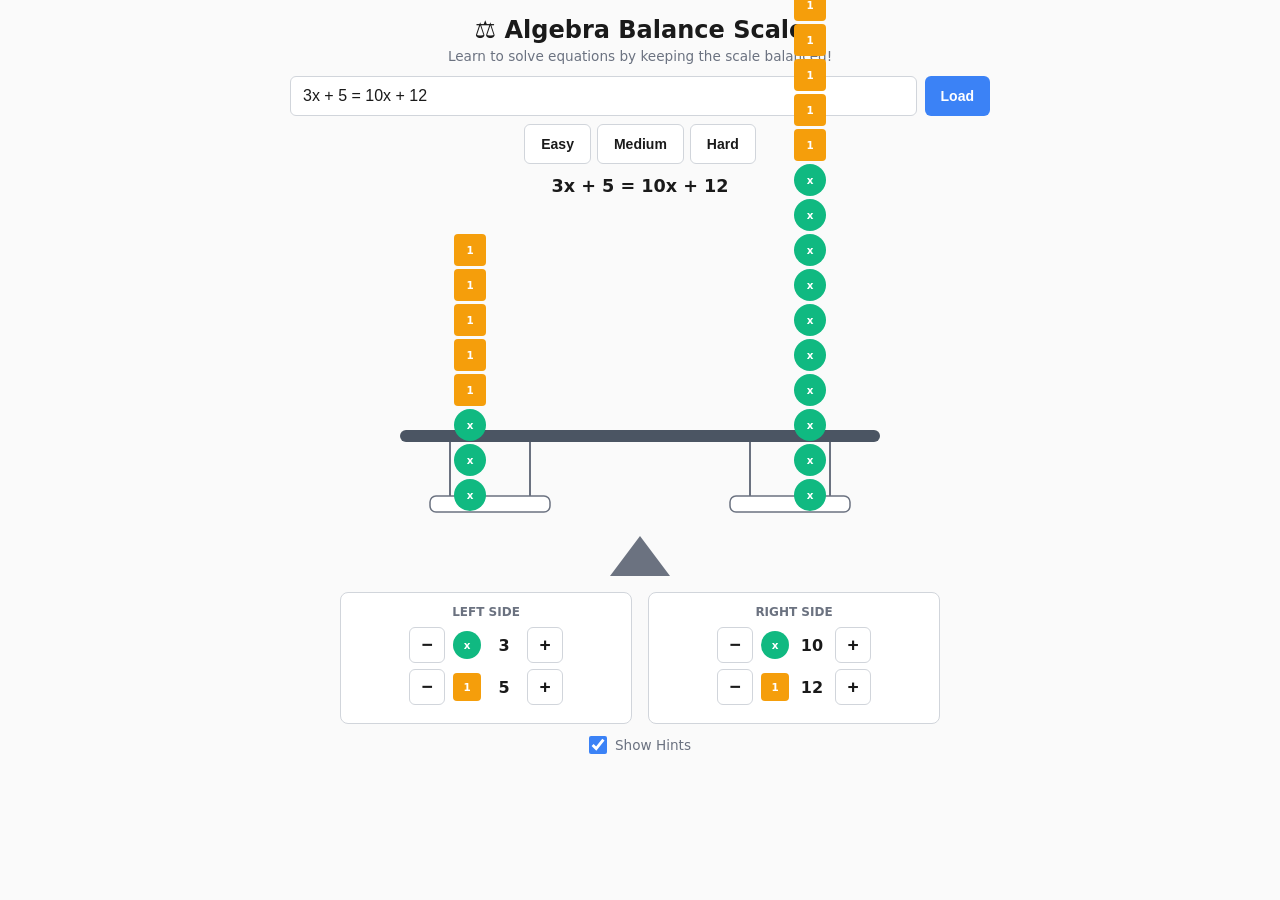
==== commit 78810c08: "Move balance beam lower so objects sit visibly on top" ====
--- a/index.html
+++ b/index.html
@@ -25,16 +25,16 @@
 <div class="current-eq" id="currentEq"></div>
 
 <div class="scale-wrap" id="scaleWrap">
-  <svg class="scale-svg" viewBox="0 0 600 320" id="scaleSvg">
-    <polygon class="fulcrum" points="300,280 270,320 330,320"/>
+  <svg class="scale-svg" viewBox="0 0 600 360" id="scaleSvg">
+    <polygon class="fulcrum" points="300,320 270,360 330,360"/>
     <g id="beamGroup" class="beam">
-      <rect x="60" y="74" width="480" height="12" rx="6"/>
-      <line class="pan-line" id="lStr1" x1="110" y1="86" x2="110" y2="140"/>
-      <line class="pan-line" id="lStr2" x1="190" y1="86" x2="190" y2="140"/>
-      <line class="pan-line" id="rStr1" x1="410" y1="86" x2="410" y2="140"/>
-      <line class="pan-line" id="rStr2" x1="490" y1="86" x2="490" y2="140"/>
-      <rect class="pan-base" id="leftPan" x="90" y="140" width="120" height="16"/>
-      <rect class="pan-base" id="rightPan" x="390" y="140" width="120" height="16"/>
+      <rect x="60" y="214" width="480" height="12" rx="6"/>
+      <line class="pan-line" id="lStr1" x1="110" y1="226" x2="110" y2="280"/>
+      <line class="pan-line" id="lStr2" x1="190" y1="226" x2="190" y2="280"/>
+      <line class="pan-line" id="rStr1" x1="410" y1="226" x2="410" y2="280"/>
+      <line class="pan-line" id="rStr2" x1="490" y1="226" x2="490" y2="280"/>
+      <rect class="pan-base" id="leftPan" x="90" y="280" width="120" height="16"/>
+      <rect class="pan-base" id="rightPan" x="390" y="280" width="120" height="16"/>
     </g>
   </svg>
   <div class="pan-objects pan-left-obj" id="leftObjects"></div>
--- a/styles.css
+++ b/styles.css
@@ -35,29 +35,29 @@
 .current-eq { font-size: 1.1rem; font-weight: 600; text-align: center; margin-bottom: 12px; min-height: 28px; }
 
 /* Scale container */
-.scale-wrap { position: relative; width: 100%; max-width: 600px; height: 320px; margin-bottom: 16px; }
+.scale-wrap { position: relative; width: 100%; max-width: 600px; height: 360px; margin-bottom: 16px; }
 .scale-svg { width: 100%; height: 100%; }
-.beam { fill: #4B5563; transition: transform 0.5s ease; transform-origin: 300px 80px; }
+.beam { fill: #4B5563; transition: transform 0.5s ease; transform-origin: 300px 220px; }
 .fulcrum { fill: #6B7280; }
 .pan-line { stroke: #6B7280; stroke-width: 2; transition: all 0.5s ease; }
 .pan-base { fill: var(--surface); stroke: #6B7280; stroke-width: 1.5; rx: 6; transition: all 0.5s ease; }
 
 /* Object pans */
-.pan-objects { display: flex; flex-wrap: wrap; gap: 4px; justify-content: center; align-items: flex-end;
+.pan-objects { display: flex; flex-direction: column-reverse; flex-wrap: wrap-reverse;
+  gap: 3px; justify-content: flex-start; align-items: center; align-content: center;
   position: absolute; transition: all 0.5s ease; }
-.pan-left-obj { left: 30px; width: 200px; bottom: 120px; }
-.pan-right-obj { right: 30px; width: 200px; bottom: 120px; }
+.pan-left-obj { left: 55px; width: 150px; bottom: 65px; }
+.pan-right-obj { right: 55px; width: 150px; bottom: 65px; }
 
 /* Objects on the scale */
 .obj { width: 32px; height: 32px; display: flex; align-items: center; justify-content: center;
   font-size: 0.65rem; font-weight: 700; color: #fff; border-radius: 50%; transition: all .2s ease;
-  position: relative; }
+  position: relative; gap: 0; }
 .obj.var-pos { background: var(--var-color); }
 .obj.var-neg { background: var(--neg-var); border: 2px dashed var(--var-color); }
 .obj.const-pos { background: var(--const-color); border-radius: 4px; }
 .obj.const-neg { background: var(--neg-const); border-radius: 4px; border: 2px dashed var(--const-color); }
-.obj .neg-sign { position: absolute; top: -6px; left: -4px; font-size: 14px; font-weight: 900;
-  color: var(--error); line-height: 1; text-shadow: 0 0 3px rgba(0,0,0,0.4); }
+.obj .neg-sign { font-size: 0.7rem; font-weight: 900; color: #fff; margin-right: -1px; }
 .obj.pop-in { animation: popIn .3s ease; }
 @keyframes popIn { 0% { transform: scale(0); } 60% { transform: scale(1.2); } 100% { transform: scale(1); } }
 
@@ -112,9 +112,9 @@
 /* Responsive */
 @media (max-width: 639px) {
   .controls-row { flex-direction: column; gap: 8px; }
-  .scale-wrap { height: 260px; }
-  .pan-left-obj, .pan-right-obj { width: 140px; }
+  .scale-wrap { height: 300px; }
+  .pan-left-obj, .pan-right-obj { width: 120px; }
   .obj { width: 26px; height: 26px; font-size: 0.55rem; }
-  .obj .neg-sign { font-size: 12px; top: -5px; left: -3px; }
+  .obj .neg-sign { font-size: 0.6rem; }
   h1 { font-size: 1.25rem; }
 }
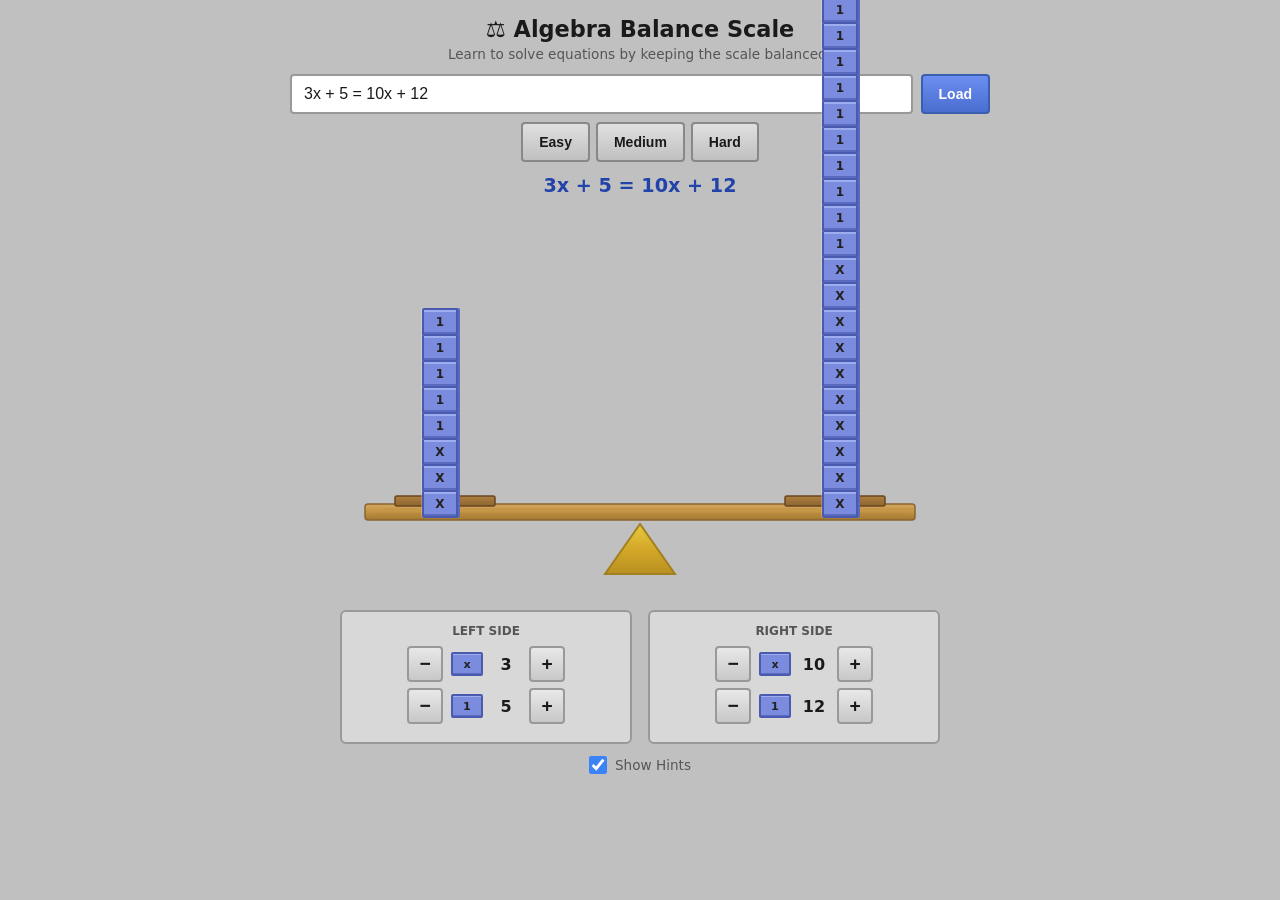
==== commit a58fcf41: "Redesign scale to match reference: wooden beam, golden fulcrum, 3D cube blocks" ====
--- a/index.html
+++ b/index.html
@@ -25,16 +25,38 @@
 <div class="current-eq" id="currentEq"></div>
 
 <div class="scale-wrap" id="scaleWrap">
-  <svg class="scale-svg" viewBox="0 0 600 360" id="scaleSvg">
-    <polygon class="fulcrum" points="300,320 270,360 330,360"/>
-    <g id="beamGroup" class="beam">
-      <rect x="60" y="214" width="480" height="12" rx="6"/>
-      <line class="pan-line" id="lStr1" x1="110" y1="226" x2="110" y2="280"/>
-      <line class="pan-line" id="lStr2" x1="190" y1="226" x2="190" y2="280"/>
-      <line class="pan-line" id="rStr1" x1="410" y1="226" x2="410" y2="280"/>
-      <line class="pan-line" id="rStr2" x1="490" y1="226" x2="490" y2="280"/>
-      <rect class="pan-base" id="leftPan" x="90" y="280" width="120" height="16"/>
-      <rect class="pan-base" id="rightPan" x="390" y="280" width="120" height="16"/>
+  <svg class="scale-svg" viewBox="0 0 650 380" id="scaleSvg">
+    <!-- Fulcrum (golden triangle) -->
+    <defs>
+      <linearGradient id="fulcrumGrad" x1="0" y1="0" x2="0" y2="1">
+        <stop offset="0%" stop-color="#E8C840"/>
+        <stop offset="50%" stop-color="#D4A828"/>
+        <stop offset="100%" stop-color="#B89020"/>
+      </linearGradient>
+      <linearGradient id="beamGrad" x1="0" y1="0" x2="0" y2="1">
+        <stop offset="0%" stop-color="#D4A860"/>
+        <stop offset="40%" stop-color="#C89848"/>
+        <stop offset="100%" stop-color="#A07830"/>
+      </linearGradient>
+      <linearGradient id="shelfGrad" x1="0" y1="0" x2="0" y2="1">
+        <stop offset="0%" stop-color="#B08040"/>
+        <stop offset="100%" stop-color="#8B6530"/>
+      </linearGradient>
+    </defs>
+    <polygon points="325,310 290,360 360,360" fill="url(#fulcrumGrad)" stroke="#A08020" stroke-width="2"/>
+    <g id="beamGroup" style="transform-origin: 325px 298px;">
+      <!-- Wooden beam -->
+      <rect x="50" y="290" width="550" height="16" rx="3" fill="url(#beamGrad)" stroke="#8B6530" stroke-width="1.5"/>
+      <!-- Beam wood grain lines -->
+      <line x1="70" y1="295" x2="600" y2="295" stroke="rgba(139,101,48,.3)" stroke-width="0.5"/>
+      <line x1="60" y1="300" x2="590" y2="300" stroke="rgba(139,101,48,.3)" stroke-width="0.5"/>
+      <!-- Left shelf/platform -->
+      <rect x="80" y="282" width="100" height="10" rx="2" fill="url(#shelfGrad)" stroke="#6B4520" stroke-width="1.5"/>
+      <!-- Right shelf/platform -->
+      <rect x="470" y="282" width="100" height="10" rx="2" fill="url(#shelfGrad)" stroke="#6B4520" stroke-width="1.5"/>
+      <!-- Support posts under shelves -->
+      <rect x="125" y="278" width="8" height="14" rx="1" fill="#9B7540" stroke="#6B4520" stroke-width="1"/>
+      <rect x="515" y="278" width="8" height="14" rx="1" fill="#9B7540" stroke="#6B4520" stroke-width="1"/>
     </g>
   </svg>
   <div class="pan-objects pan-left-obj" id="leftObjects"></div>
--- a/styles.css
+++ b/styles.css
@@ -1,82 +1,85 @@
 :root {
-  --bg: #FAFAFA; --surface: #FFFFFF; --text: #1A1A1A; --muted: #6B7280;
+  --bg: #C0C0C0; --surface: #D8D8D8; --text: #1A1A1A; --muted: #555;
   --accent: #3B82F6; --success: #10B981; --warning: #F59E0B; --error: #EF4444;
-  --var-color: #10B981; --const-color: #F59E0B; --neg-var: #065F46; --neg-const: #92400E;
-  --border: #D1D5DB; --radius: 8px; --font: system-ui, -apple-system, 'Segoe UI', sans-serif;
-}
-@media (prefers-color-scheme: dark) {
-  :root {
-    --bg: #0F0F0F; --surface: #1A1A1A; --text: #F0F0F0; --muted: #9CA3AF;
-    --border: #374151;
-  }
+  --block-face: #7B8CDE; --block-top: #9EADEF; --block-side: #5A6ABE;
+  --block-border: #4A5AAE;
+  --border: #999; --radius: 6px; --font: system-ui, -apple-system, 'Segoe UI', sans-serif;
 }
 *, *::before, *::after { box-sizing: border-box; margin: 0; padding: 0; }
 body { font-family: var(--font); background: var(--bg); color: var(--text); min-height: 100vh;
   display: flex; flex-direction: column; align-items: center; padding: 16px; }
-h1 { font-size: 1.5rem; margin-bottom: 4px; text-align: center; }
+h1 { font-size: 1.4rem; margin-bottom: 4px; text-align: center; }
 .subtitle { color: var(--muted); font-size: 0.85rem; margin-bottom: 12px; text-align: center; }
 
 /* Input bar */
 .input-bar { display: flex; flex-wrap: wrap; gap: 8px; justify-content: center; align-items: center;
   width: 100%; max-width: 700px; margin-bottom: 8px; }
-.input-bar input { flex: 1 1 200px; height: 40px; padding: 0 12px; border: 1px solid var(--border);
-  border-radius: 6px; font-size: 1rem; background: var(--surface); color: var(--text); min-width: 0; }
+.input-bar input { flex: 1 1 200px; height: 40px; padding: 0 12px; border: 2px solid var(--border);
+  border-radius: 4px; font-size: 1rem; background: #fff; color: var(--text); min-width: 0; }
 .input-bar input:focus { outline: none; border-color: var(--accent); box-shadow: 0 0 0 2px rgba(59,130,246,.25); }
-.btn { height: 40px; padding: 0 16px; border: none; border-radius: 6px; font-size: 0.875rem;
-  font-weight: 600; cursor: pointer; transition: all .15s ease; min-width: 44px; }
-.btn-primary { background: var(--accent); color: #fff; }
-.btn-primary:hover { background: #2563EB; }
-.btn-preset { background: var(--surface); color: var(--text); border: 1px solid var(--border); }
-.btn-preset:hover { border-color: var(--accent); color: var(--accent); }
-.btn-preset.active { border-color: var(--accent); background: rgba(59,130,246,.1); color: var(--accent); }
+.btn { height: 40px; padding: 0 16px; border: 2px solid #888; border-radius: 4px; font-size: 0.875rem;
+  font-weight: 600; cursor: pointer; transition: all .15s ease; min-width: 44px;
+  background: linear-gradient(to bottom, #e8e8e8, #c8c8c8); color: var(--text); }
+.btn:hover { background: linear-gradient(to bottom, #f0f0f0, #d8d8d8); }
+.btn:active { transform: scale(0.97); }
+.btn-primary { background: linear-gradient(to bottom, #6B8EF0, #4A6ED0); color: #fff; border-color: #3A5EB0; }
+.btn-primary:hover { background: linear-gradient(to bottom, #7B9EFF, #5A7EE0); }
+.btn-preset { background: linear-gradient(to bottom, #e0e0e0, #c0c0c0); }
+.btn-preset:hover { border-color: var(--accent); }
+.btn-preset.active { border-color: var(--accent); background: linear-gradient(to bottom, #d0e0ff, #b0c8f0); }
 .presets { display: flex; gap: 6px; flex-wrap: wrap; justify-content: center; margin-bottom: 12px; }
 
 /* Current equation display */
-.current-eq { font-size: 1.1rem; font-weight: 600; text-align: center; margin-bottom: 12px; min-height: 28px; }
+.current-eq { font-size: 1.2rem; font-weight: 700; text-align: center; margin-bottom: 12px;
+  min-height: 28px; color: #2244AA; }
 
 /* Scale container */
-.scale-wrap { position: relative; width: 100%; max-width: 600px; height: 360px; margin-bottom: 16px; }
+.scale-wrap { position: relative; width: 100%; max-width: 650px; height: 380px; margin-bottom: 16px; }
 .scale-svg { width: 100%; height: 100%; }
-.beam { fill: #4B5563; transition: transform 0.5s ease; transform-origin: 300px 220px; }
-.fulcrum { fill: #6B7280; }
-.pan-line { stroke: #6B7280; stroke-width: 2; transition: all 0.5s ease; }
-.pan-base { fill: var(--surface); stroke: #6B7280; stroke-width: 1.5; rx: 6; transition: all 0.5s ease; }
 
-/* Object pans */
-.pan-objects { display: flex; flex-direction: column-reverse; flex-wrap: wrap-reverse;
-  gap: 3px; justify-content: flex-start; align-items: center; align-content: center;
-  position: absolute; transition: all 0.5s ease; }
-.pan-left-obj { left: 55px; width: 150px; bottom: 65px; }
-.pan-right-obj { right: 55px; width: 150px; bottom: 65px; }
+/* Object pans - stacked vertically in single column */
+.pan-objects { display: flex; flex-direction: column-reverse;
+  gap: 0; justify-content: flex-start; align-items: center;
+  position: absolute; transition: all 0.5s ease; width: 80px; }
+.pan-left-obj { left: 85px; bottom: 75px; }
+.pan-right-obj { right: 85px; bottom: 75px; }
 
-/* Objects on the scale */
-.obj { width: 32px; height: 32px; display: flex; align-items: center; justify-content: center;
-  font-size: 0.65rem; font-weight: 700; color: #fff; border-radius: 50%; transition: all .2s ease;
-  position: relative; gap: 0; }
-.obj.var-pos { background: var(--var-color); }
-.obj.var-neg { background: var(--neg-var); border: 2px dashed var(--var-color); }
-.obj.const-pos { background: var(--const-color); border-radius: 4px; }
-.obj.const-neg { background: var(--neg-const); border-radius: 4px; border: 2px dashed var(--const-color); }
-.obj .neg-sign { font-size: 0.7rem; font-weight: 900; color: #fff; margin-right: -1px; }
+/* 3D cube-style blocks */
+.obj { width: 36px; height: 28px; display: flex; align-items: center; justify-content: center;
+  font-size: 0.75rem; font-weight: 700; color: #222; position: relative;
+  background: var(--block-face); border: 2px solid var(--block-border);
+  border-radius: 2px; transition: all .2s ease; margin-bottom: -2px;
+  box-shadow: inset 0 -2px 0 var(--block-side), inset 0 2px 0 var(--block-top),
+    2px 0 0 var(--block-side), -1px 0 0 rgba(255,255,255,.2); }
+.obj.var-pos { background: var(--block-face); border-color: var(--block-border); }
+.obj.var-neg { background: #9E7BBE; border-color: #7E5B9E;
+  box-shadow: inset 0 -2px 0 #7E5B9E, inset 0 2px 0 #BE9BDE, 2px 0 0 #7E5B9E; }
+.obj.const-pos { background: var(--block-face); border-color: var(--block-border); }
+.obj.const-neg { background: #9E7BBE; border-color: #7E5B9E;
+  box-shadow: inset 0 -2px 0 #7E5B9E, inset 0 2px 0 #BE9BDE, 2px 0 0 #7E5B9E; }
+.obj .neg-sign { font-size: 0.8rem; font-weight: 900; color: #c00; margin-right: 0; }
 .obj.pop-in { animation: popIn .3s ease; }
-@keyframes popIn { 0% { transform: scale(0); } 60% { transform: scale(1.2); } 100% { transform: scale(1); } }
+@keyframes popIn { 0% { transform: scale(0); } 60% { transform: scale(1.1); } 100% { transform: scale(1); } }
 
 /* Controls */
 .controls-row { display: flex; gap: 16px; justify-content: center; width: 100%; max-width: 600px; margin-bottom: 12px; }
-.side-controls { flex: 1; background: var(--surface); border: 1px solid var(--border);
+.side-controls { flex: 1; background: var(--surface); border: 2px solid var(--border);
   border-radius: var(--radius); padding: 12px; }
 .side-label { font-size: 0.75rem; font-weight: 700; text-transform: uppercase; color: var(--muted);
   margin-bottom: 8px; text-align: center; }
 .ctrl-row { display: flex; align-items: center; justify-content: center; gap: 8px; margin-bottom: 6px; }
-.ctrl-btn { width: 36px; height: 36px; border: 1px solid var(--border); border-radius: 6px;
-  background: var(--surface); color: var(--text); font-size: 1.2rem; font-weight: 700; cursor: pointer;
-  display: flex; align-items: center; justify-content: center; transition: all .15s ease; }
-.ctrl-btn:hover { border-color: var(--accent); color: var(--accent); }
+.ctrl-btn { width: 36px; height: 36px; border: 2px solid var(--border); border-radius: 4px;
+  background: linear-gradient(to bottom, #e8e8e8, #c8c8c8); color: var(--text); font-size: 1.2rem;
+  font-weight: 700; cursor: pointer; display: flex; align-items: center; justify-content: center;
+  transition: all .15s ease; }
+.ctrl-btn:hover { border-color: var(--accent); background: linear-gradient(to bottom, #f0f0f0, #d8d8d8); }
 .ctrl-btn:active { transform: scale(0.95); }
-.ctrl-icon { width: 28px; height: 28px; display: flex; align-items: center; justify-content: center;
-  font-size: 0.65rem; font-weight: 700; color: #fff; }
-.ctrl-icon.var { background: var(--var-color); border-radius: 50%; }
-.ctrl-icon.const { background: var(--const-color); border-radius: 4px; }
+.ctrl-icon { width: 32px; height: 24px; display: flex; align-items: center; justify-content: center;
+  font-size: 0.7rem; font-weight: 700; color: #222; background: var(--block-face);
+  border: 2px solid var(--block-border); border-radius: 2px;
+  box-shadow: inset 0 -1px 0 var(--block-side), inset 0 1px 0 var(--block-top); }
+.ctrl-icon.var { border-radius: 2px; }
+.ctrl-icon.const { border-radius: 2px; }
 .ctrl-count { font-size: 1rem; font-weight: 600; min-width: 30px; text-align: center; }
 
 /* Hint area */
@@ -84,21 +87,21 @@
 .hint-toggle { display: flex; align-items: center; justify-content: center; gap: 8px;
   margin-bottom: 8px; font-size: 0.85rem; color: var(--muted); cursor: pointer; }
 .hint-toggle input { accent-color: var(--accent); width: 18px; height: 18px; }
-.hint-msg { background: rgba(59,130,246,.08); border: 1px solid rgba(59,130,246,.2);
-  border-radius: var(--radius); padding: 10px 16px; font-size: 0.9rem; color: var(--accent);
+.hint-msg { background: rgba(59,130,246,.1); border: 2px solid rgba(59,130,246,.3);
+  border-radius: var(--radius); padding: 10px 16px; font-size: 0.9rem; color: #2244AA;
   min-height: 0; overflow: hidden; transition: all .3s ease; }
 .hint-msg.hidden { padding: 0 16px; border-color: transparent; background: transparent;
   max-height: 0; opacity: 0; }
 
 /* Success overlay */
-.success-overlay { position: fixed; inset: 0; background: rgba(0,0,0,.6); display: flex;
+.success-overlay { position: fixed; inset: 0; background: rgba(0,0,0,.5); display: flex;
   align-items: center; justify-content: center; z-index: 100; opacity: 0; pointer-events: none;
   transition: opacity .3s ease; }
 .success-overlay.show { opacity: 1; pointer-events: all; }
-.success-card { background: var(--surface); border-radius: 16px; padding: 32px 40px;
+.success-card { background: #f0f0f0; border: 3px solid #888; border-radius: 12px; padding: 32px 40px;
   text-align: center; max-width: 400px; animation: bounceIn .5s ease; }
 .success-card h2 { font-size: 1.5rem; margin-bottom: 8px; }
-.success-card .solution { font-size: 2rem; font-weight: 700; color: var(--success); margin: 12px 0; }
+.success-card .solution { font-size: 2rem; font-weight: 700; color: #2244AA; margin: 12px 0; }
 .success-card .btn { margin-top: 12px; }
 @keyframes bounceIn { 0% { transform: scale(0.5); opacity: 0; } 60% { transform: scale(1.05); }
   100% { transform: scale(1); opacity: 1; } }
@@ -112,9 +115,11 @@
 /* Responsive */
 @media (max-width: 639px) {
   .controls-row { flex-direction: column; gap: 8px; }
-  .scale-wrap { height: 300px; }
-  .pan-left-obj, .pan-right-obj { width: 120px; }
-  .obj { width: 26px; height: 26px; font-size: 0.55rem; }
-  .obj .neg-sign { font-size: 0.6rem; }
+  .scale-wrap { height: 320px; }
+  .pan-left-obj, .pan-right-obj { width: 60px; }
+  .pan-left-obj { left: 60px; }
+  .pan-right-obj { right: 60px; }
+  .obj { width: 30px; height: 24px; font-size: 0.6rem; }
+  .obj .neg-sign { font-size: 0.65rem; }
   h1 { font-size: 1.25rem; }
 }
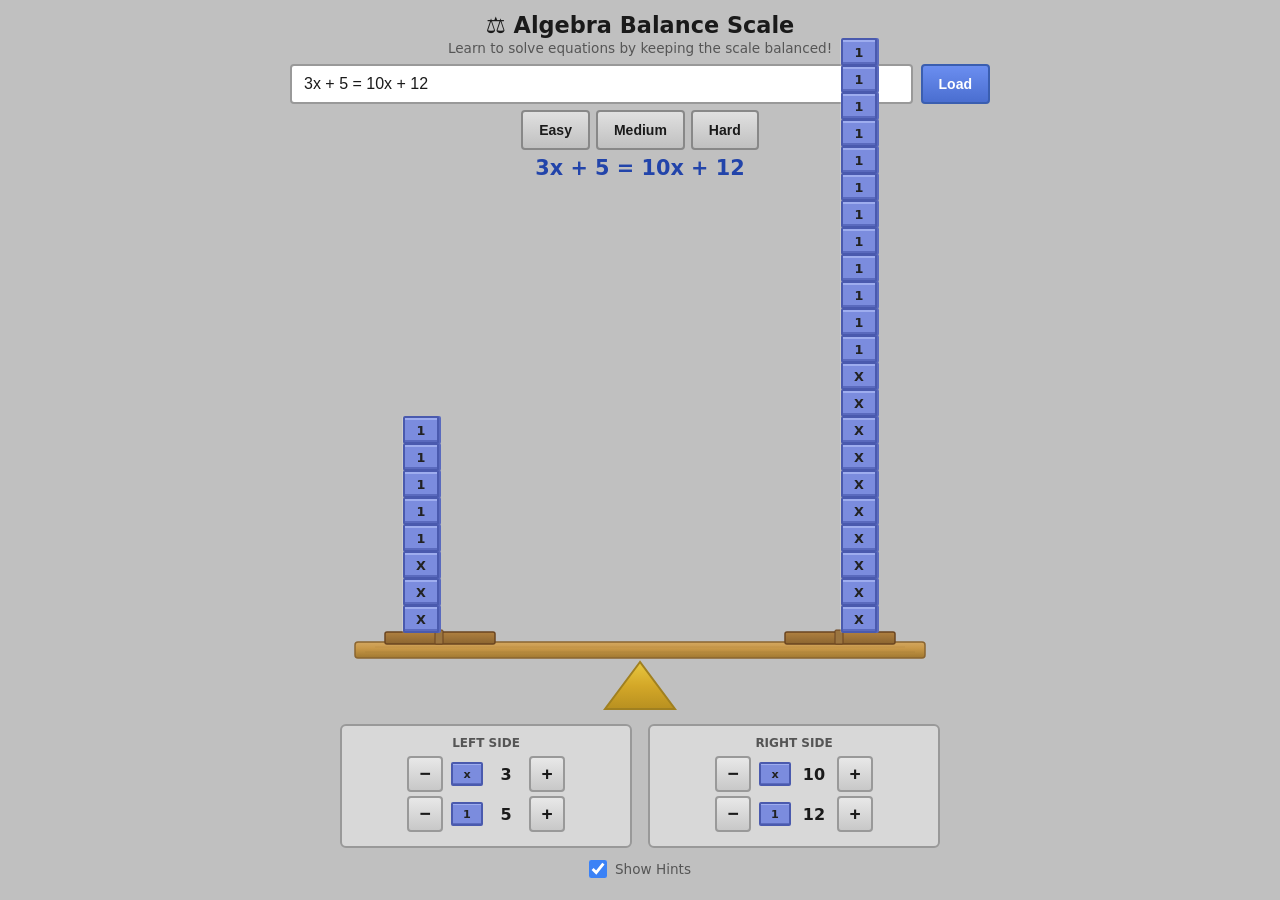
==== commit a50b9b8f: "Restructure layout: beam at bottom, blocks grow upward, match reference image" ====
--- a/index.html
+++ b/index.html
@@ -24,43 +24,46 @@
 
 <div class="current-eq" id="currentEq"></div>
 
-<div class="scale-wrap" id="scaleWrap">
-  <svg class="scale-svg" viewBox="0 0 650 380" id="scaleSvg">
-    <!-- Fulcrum (golden triangle) -->
-    <defs>
-      <linearGradient id="fulcrumGrad" x1="0" y1="0" x2="0" y2="1">
-        <stop offset="0%" stop-color="#E8C840"/>
-        <stop offset="50%" stop-color="#D4A828"/>
-        <stop offset="100%" stop-color="#B89020"/>
-      </linearGradient>
-      <linearGradient id="beamGrad" x1="0" y1="0" x2="0" y2="1">
-        <stop offset="0%" stop-color="#D4A860"/>
-        <stop offset="40%" stop-color="#C89848"/>
-        <stop offset="100%" stop-color="#A07830"/>
-      </linearGradient>
-      <linearGradient id="shelfGrad" x1="0" y1="0" x2="0" y2="1">
-        <stop offset="0%" stop-color="#B08040"/>
-        <stop offset="100%" stop-color="#8B6530"/>
-      </linearGradient>
-    </defs>
-    <polygon points="325,310 290,360 360,360" fill="url(#fulcrumGrad)" stroke="#A08020" stroke-width="2"/>
-    <g id="beamGroup" style="transform-origin: 325px 298px;">
-      <!-- Wooden beam -->
-      <rect x="50" y="290" width="550" height="16" rx="3" fill="url(#beamGrad)" stroke="#8B6530" stroke-width="1.5"/>
-      <!-- Beam wood grain lines -->
-      <line x1="70" y1="295" x2="600" y2="295" stroke="rgba(139,101,48,.3)" stroke-width="0.5"/>
-      <line x1="60" y1="300" x2="590" y2="300" stroke="rgba(139,101,48,.3)" stroke-width="0.5"/>
-      <!-- Left shelf/platform -->
-      <rect x="80" y="282" width="100" height="10" rx="2" fill="url(#shelfGrad)" stroke="#6B4520" stroke-width="1.5"/>
-      <!-- Right shelf/platform -->
-      <rect x="470" y="282" width="100" height="10" rx="2" fill="url(#shelfGrad)" stroke="#6B4520" stroke-width="1.5"/>
-      <!-- Support posts under shelves -->
-      <rect x="125" y="278" width="8" height="14" rx="1" fill="#9B7540" stroke="#6B4520" stroke-width="1"/>
-      <rect x="515" y="278" width="8" height="14" rx="1" fill="#9B7540" stroke="#6B4520" stroke-width="1"/>
-    </g>
-  </svg>
-  <div class="pan-objects pan-left-obj" id="leftObjects"></div>
-  <div class="pan-objects pan-right-obj" id="rightObjects"></div>
+<!-- Scale area: fills available space, beam sits at the bottom, blocks grow upward -->
+<div class="scale-area">
+  <div class="scale-wrap">
+    <div class="pan-objects pan-left-obj" id="leftObjects"></div>
+    <div class="pan-objects pan-right-obj" id="rightObjects"></div>
+    <svg class="scale-svg" viewBox="0 0 650 100" preserveAspectRatio="xMidYMax meet" id="scaleSvg">
+      <defs>
+        <linearGradient id="fulcrumGrad" x1="0" y1="0" x2="0" y2="1">
+          <stop offset="0%" stop-color="#E8C840"/>
+          <stop offset="50%" stop-color="#D4A828"/>
+          <stop offset="100%" stop-color="#B89020"/>
+        </linearGradient>
+        <linearGradient id="beamGrad" x1="0" y1="0" x2="0" y2="1">
+          <stop offset="0%" stop-color="#D4A860"/>
+          <stop offset="40%" stop-color="#C89848"/>
+          <stop offset="100%" stop-color="#A07830"/>
+        </linearGradient>
+        <linearGradient id="shelfGrad" x1="0" y1="0" x2="0" y2="1">
+          <stop offset="0%" stop-color="#B08040"/>
+          <stop offset="100%" stop-color="#8B6530"/>
+        </linearGradient>
+      </defs>
+      <!-- Fulcrum -->
+      <polygon points="325,48 290,95 360,95" fill="url(#fulcrumGrad)" stroke="#A08020" stroke-width="2"/>
+      <g id="beamGroup" style="transform-origin: 325px 36px;">
+        <!-- Wooden beam -->
+        <rect x="40" y="28" width="570" height="16" rx="3" fill="url(#beamGrad)" stroke="#8B6530" stroke-width="1.5"/>
+        <!-- Wood grain -->
+        <line x1="60" y1="33" x2="590" y2="33" stroke="rgba(139,101,48,.3)" stroke-width="0.5"/>
+        <line x1="50" y1="38" x2="600" y2="38" stroke="rgba(139,101,48,.3)" stroke-width="0.5"/>
+        <!-- Left shelf -->
+        <rect x="70" y="18" width="110" height="12" rx="2" fill="url(#shelfGrad)" stroke="#6B4520" stroke-width="1.5"/>
+        <!-- Right shelf -->
+        <rect x="470" y="18" width="110" height="12" rx="2" fill="url(#shelfGrad)" stroke="#6B4520" stroke-width="1.5"/>
+        <!-- Support posts -->
+        <rect x="120" y="16" width="8" height="14" rx="1" fill="#9B7540" stroke="#6B4520" stroke-width="1"/>
+        <rect x="520" y="16" width="8" height="14" rx="1" fill="#9B7540" stroke="#6B4520" stroke-width="1"/>
+      </g>
+    </svg>
+  </div>
 </div>
 
 <div class="controls-row" id="controlsRow">
--- a/styles.css
+++ b/styles.css
@@ -7,13 +7,13 @@
 }
 *, *::before, *::after { box-sizing: border-box; margin: 0; padding: 0; }
 body { font-family: var(--font); background: var(--bg); color: var(--text); min-height: 100vh;
-  display: flex; flex-direction: column; align-items: center; padding: 16px; }
-h1 { font-size: 1.4rem; margin-bottom: 4px; text-align: center; }
-.subtitle { color: var(--muted); font-size: 0.85rem; margin-bottom: 12px; text-align: center; }
+  display: flex; flex-direction: column; align-items: center; padding: 12px 16px; }
+h1 { font-size: 1.4rem; margin-bottom: 2px; text-align: center; }
+.subtitle { color: var(--muted); font-size: 0.85rem; margin-bottom: 8px; text-align: center; }
 
 /* Input bar */
 .input-bar { display: flex; flex-wrap: wrap; gap: 8px; justify-content: center; align-items: center;
-  width: 100%; max-width: 700px; margin-bottom: 8px; }
+  width: 100%; max-width: 700px; margin-bottom: 6px; }
 .input-bar input { flex: 1 1 200px; height: 40px; padding: 0 12px; border: 2px solid var(--border);
   border-radius: 4px; font-size: 1rem; background: #fff; color: var(--text); min-width: 0; }
 .input-bar input:focus { outline: none; border-color: var(--accent); box-shadow: 0 0 0 2px rgba(59,130,246,.25); }
@@ -27,28 +27,31 @@
 .btn-preset { background: linear-gradient(to bottom, #e0e0e0, #c0c0c0); }
 .btn-preset:hover { border-color: var(--accent); }
 .btn-preset.active { border-color: var(--accent); background: linear-gradient(to bottom, #d0e0ff, #b0c8f0); }
-.presets { display: flex; gap: 6px; flex-wrap: wrap; justify-content: center; margin-bottom: 12px; }
+.presets { display: flex; gap: 6px; flex-wrap: wrap; justify-content: center; margin-bottom: 6px; }
 
 /* Current equation display */
-.current-eq { font-size: 1.2rem; font-weight: 700; text-align: center; margin-bottom: 12px;
+.current-eq { font-size: 1.3rem; font-weight: 700; text-align: center; margin-bottom: 0;
   min-height: 28px; color: #2244AA; }
 
-/* Scale container */
-.scale-wrap { position: relative; width: 100%; max-width: 650px; height: 380px; margin-bottom: 16px; }
+/* === SCALE AREA — beam at bottom, blocks grow upward === */
+.scale-area { flex: 1; display: flex; flex-direction: column; justify-content: flex-end;
+  width: 100%; max-width: 700px; position: relative; min-height: 250px; }
+
+.scale-wrap { position: relative; width: 100%; height: 100px; }
 .scale-svg { width: 100%; height: 100%; }
 
-/* Object pans - stacked vertically in single column */
+/* Object pans - stacked vertically in single column, grow upward from shelves */
 .pan-objects { display: flex; flex-direction: column-reverse;
   gap: 0; justify-content: flex-start; align-items: center;
-  position: absolute; transition: all 0.5s ease; width: 80px; }
-.pan-left-obj { left: 85px; bottom: 75px; }
-.pan-right-obj { right: 85px; bottom: 75px; }
+  position: absolute; width: 80px; z-index: 2; }
+.pan-left-obj { left: 13%; bottom: 70px; }
+.pan-right-obj { right: 13%; bottom: 70px; }
 
 /* 3D cube-style blocks */
 .obj { width: 36px; height: 28px; display: flex; align-items: center; justify-content: center;
-  font-size: 0.75rem; font-weight: 700; color: #222; position: relative;
+  font-size: 0.8rem; font-weight: 700; color: #222; position: relative;
   background: var(--block-face); border: 2px solid var(--block-border);
-  border-radius: 2px; transition: all .2s ease; margin-bottom: -2px;
+  border-radius: 2px; transition: all .2s ease; margin-bottom: -1px;
   box-shadow: inset 0 -2px 0 var(--block-side), inset 0 2px 0 var(--block-top),
     2px 0 0 var(--block-side), -1px 0 0 rgba(255,255,255,.2); }
 .obj.var-pos { background: var(--block-face); border-color: var(--block-border); }
@@ -62,12 +65,13 @@
 @keyframes popIn { 0% { transform: scale(0); } 60% { transform: scale(1.1); } 100% { transform: scale(1); } }
 
 /* Controls */
-.controls-row { display: flex; gap: 16px; justify-content: center; width: 100%; max-width: 600px; margin-bottom: 12px; }
+.controls-row { display: flex; gap: 16px; justify-content: center; width: 100%; max-width: 600px;
+  margin-top: 10px; margin-bottom: 8px; }
 .side-controls { flex: 1; background: var(--surface); border: 2px solid var(--border);
-  border-radius: var(--radius); padding: 12px; }
+  border-radius: var(--radius); padding: 10px; }
 .side-label { font-size: 0.75rem; font-weight: 700; text-transform: uppercase; color: var(--muted);
-  margin-bottom: 8px; text-align: center; }
-.ctrl-row { display: flex; align-items: center; justify-content: center; gap: 8px; margin-bottom: 6px; }
+  margin-bottom: 6px; text-align: center; }
+.ctrl-row { display: flex; align-items: center; justify-content: center; gap: 8px; margin-bottom: 4px; }
 .ctrl-btn { width: 36px; height: 36px; border: 2px solid var(--border); border-radius: 4px;
   background: linear-gradient(to bottom, #e8e8e8, #c8c8c8); color: var(--text); font-size: 1.2rem;
   font-weight: 700; cursor: pointer; display: flex; align-items: center; justify-content: center;
@@ -78,14 +82,12 @@
   font-size: 0.7rem; font-weight: 700; color: #222; background: var(--block-face);
   border: 2px solid var(--block-border); border-radius: 2px;
   box-shadow: inset 0 -1px 0 var(--block-side), inset 0 1px 0 var(--block-top); }
-.ctrl-icon.var { border-radius: 2px; }
-.ctrl-icon.const { border-radius: 2px; }
 .ctrl-count { font-size: 1rem; font-weight: 600; min-width: 30px; text-align: center; }
 
 /* Hint area */
-.hint-area { width: 100%; max-width: 600px; text-align: center; }
+.hint-area { width: 100%; max-width: 600px; text-align: center; margin-top: 4px; }
 .hint-toggle { display: flex; align-items: center; justify-content: center; gap: 8px;
-  margin-bottom: 8px; font-size: 0.85rem; color: var(--muted); cursor: pointer; }
+  margin-bottom: 6px; font-size: 0.85rem; color: var(--muted); cursor: pointer; }
 .hint-toggle input { accent-color: var(--accent); width: 18px; height: 18px; }
 .hint-msg { background: rgba(59,130,246,.1); border: 2px solid rgba(59,130,246,.3);
   border-radius: var(--radius); padding: 10px 16px; font-size: 0.9rem; color: #2244AA;
@@ -115,10 +117,10 @@
 /* Responsive */
 @media (max-width: 639px) {
   .controls-row { flex-direction: column; gap: 8px; }
-  .scale-wrap { height: 320px; }
+  .scale-area { min-height: 200px; }
   .pan-left-obj, .pan-right-obj { width: 60px; }
-  .pan-left-obj { left: 60px; }
-  .pan-right-obj { right: 60px; }
+  .pan-left-obj { left: 10%; }
+  .pan-right-obj { right: 10%; }
   .obj { width: 30px; height: 24px; font-size: 0.6rem; }
   .obj .neg-sign { font-size: 0.65rem; }
   h1 { font-size: 1.25rem; }
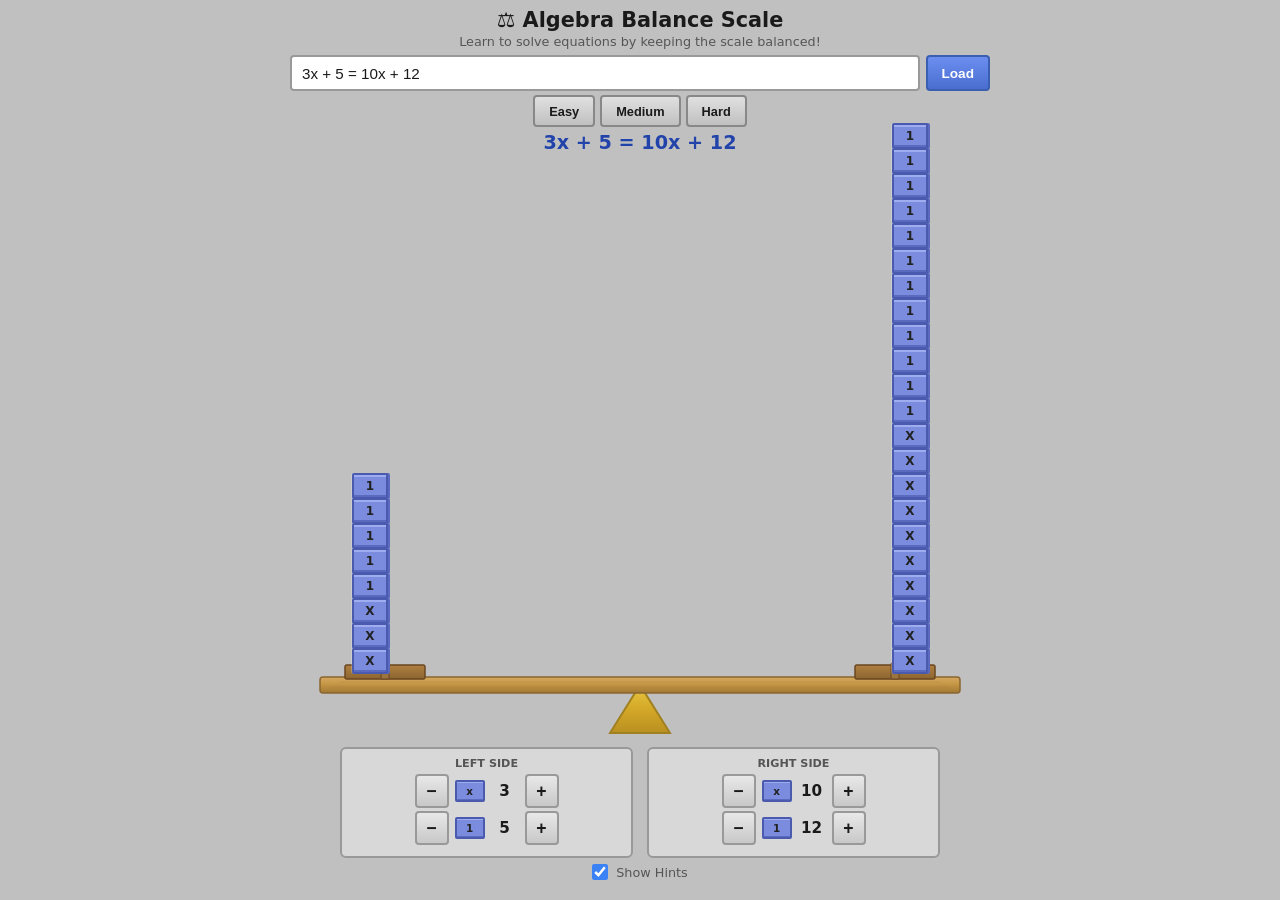
==== commit e86261db: "Redesign as seesaw: flat beam on fulcrum, shelves on top, blocks stack upward" ====
--- a/index.html
+++ b/index.html
@@ -24,12 +24,12 @@
 
 <div class="current-eq" id="currentEq"></div>
 
-<!-- Scale area: fills available space, beam sits at the bottom, blocks grow upward -->
-<div class="scale-area">
-  <div class="scale-wrap">
+<!-- Seesaw area: fills remaining space, beam at the very bottom -->
+<div class="seesaw-area">
+  <div class="seesaw-wrap">
     <div class="pan-objects pan-left-obj" id="leftObjects"></div>
     <div class="pan-objects pan-right-obj" id="rightObjects"></div>
-    <svg class="scale-svg" viewBox="0 0 650 100" preserveAspectRatio="xMidYMax meet" id="scaleSvg">
+    <svg class="seesaw-svg" viewBox="0 0 700 80" preserveAspectRatio="xMidYMax meet" id="scaleSvg" style="width:100%;height:100%;display:block;">
       <defs>
         <linearGradient id="fulcrumGrad" x1="0" y1="0" x2="0" y2="1">
           <stop offset="0%" stop-color="#E8C840"/>
@@ -46,21 +46,22 @@
           <stop offset="100%" stop-color="#8B6530"/>
         </linearGradient>
       </defs>
-      <!-- Fulcrum -->
-      <polygon points="325,48 290,95 360,95" fill="url(#fulcrumGrad)" stroke="#A08020" stroke-width="2"/>
-      <g id="beamGroup" style="transform-origin: 325px 36px;">
-        <!-- Wooden beam -->
-        <rect x="40" y="28" width="570" height="16" rx="3" fill="url(#beamGrad)" stroke="#8B6530" stroke-width="1.5"/>
-        <!-- Wood grain -->
-        <line x1="60" y1="33" x2="590" y2="33" stroke="rgba(139,101,48,.3)" stroke-width="0.5"/>
-        <line x1="50" y1="38" x2="600" y2="38" stroke="rgba(139,101,48,.3)" stroke-width="0.5"/>
-        <!-- Left shelf -->
-        <rect x="70" y="18" width="110" height="12" rx="2" fill="url(#shelfGrad)" stroke="#6B4520" stroke-width="1.5"/>
-        <!-- Right shelf -->
-        <rect x="470" y="18" width="110" height="12" rx="2" fill="url(#shelfGrad)" stroke="#6B4520" stroke-width="1.5"/>
-        <!-- Support posts -->
-        <rect x="120" y="16" width="8" height="14" rx="1" fill="#9B7540" stroke="#6B4520" stroke-width="1"/>
-        <rect x="520" y="16" width="8" height="14" rx="1" fill="#9B7540" stroke="#6B4520" stroke-width="1"/>
+      <!-- Fulcrum (trapezoid) -->
+      <polygon points="350,30 320,78 380,78" fill="url(#fulcrumGrad)" stroke="#A08020" stroke-width="2"/>
+      <!-- Beam group — rotates around fulcrum top -->
+      <g id="beamGroup" style="transform-origin: 350px 30px;">
+        <!-- Wooden plank -->
+        <rect x="30" y="22" width="640" height="16" rx="3" fill="url(#beamGrad)" stroke="#8B6530" stroke-width="1.5"/>
+        <!-- Wood grain lines -->
+        <line x1="50" y1="27" x2="650" y2="27" stroke="rgba(139,101,48,.25)" stroke-width="0.5"/>
+        <line x1="40" y1="32" x2="660" y2="32" stroke="rgba(139,101,48,.25)" stroke-width="0.5"/>
+        <!-- Left shelf (on top of beam) -->
+        <rect x="55" y="10" width="80" height="14" rx="2" fill="url(#shelfGrad)" stroke="#6B4520" stroke-width="1.5"/>
+        <!-- Right shelf (on top of beam) -->
+        <rect x="565" y="10" width="80" height="14" rx="2" fill="url(#shelfGrad)" stroke="#6B4520" stroke-width="1.5"/>
+        <!-- Small support posts under shelves -->
+        <rect x="91" y="8" width="8" height="16" rx="1" fill="#9B7540" stroke="#6B4520" stroke-width="1"/>
+        <rect x="601" y="8" width="8" height="16" rx="1" fill="#9B7540" stroke="#6B4520" stroke-width="1"/>
       </g>
     </svg>
   </div>
--- a/styles.css
+++ b/styles.css
@@ -6,50 +6,50 @@
   --border: #999; --radius: 6px; --font: system-ui, -apple-system, 'Segoe UI', sans-serif;
 }
 *, *::before, *::after { box-sizing: border-box; margin: 0; padding: 0; }
-body { font-family: var(--font); background: var(--bg); color: var(--text); min-height: 100vh;
-  display: flex; flex-direction: column; align-items: center; padding: 12px 16px; }
-h1 { font-size: 1.4rem; margin-bottom: 2px; text-align: center; }
-.subtitle { color: var(--muted); font-size: 0.85rem; margin-bottom: 8px; text-align: center; }
+body { font-family: var(--font); background: var(--bg); color: var(--text); height: 100vh;
+  display: flex; flex-direction: column; align-items: center; padding: 8px 16px 12px;
+  overflow: hidden; }
+h1 { font-size: 1.3rem; margin-bottom: 2px; text-align: center; }
+.subtitle { color: var(--muted); font-size: 0.8rem; margin-bottom: 6px; text-align: center; }
 
 /* Input bar */
-.input-bar { display: flex; flex-wrap: wrap; gap: 8px; justify-content: center; align-items: center;
-  width: 100%; max-width: 700px; margin-bottom: 6px; }
-.input-bar input { flex: 1 1 200px; height: 40px; padding: 0 12px; border: 2px solid var(--border);
-  border-radius: 4px; font-size: 1rem; background: #fff; color: var(--text); min-width: 0; }
+.input-bar { display: flex; flex-wrap: wrap; gap: 6px; justify-content: center; align-items: center;
+  width: 100%; max-width: 700px; margin-bottom: 4px; }
+.input-bar input { flex: 1 1 200px; height: 36px; padding: 0 10px; border: 2px solid var(--border);
+  border-radius: 4px; font-size: 0.95rem; background: #fff; color: var(--text); min-width: 0; }
 .input-bar input:focus { outline: none; border-color: var(--accent); box-shadow: 0 0 0 2px rgba(59,130,246,.25); }
-.btn { height: 40px; padding: 0 16px; border: 2px solid #888; border-radius: 4px; font-size: 0.875rem;
+.btn { height: 36px; padding: 0 14px; border: 2px solid #888; border-radius: 4px; font-size: 0.85rem;
   font-weight: 600; cursor: pointer; transition: all .15s ease; min-width: 44px;
   background: linear-gradient(to bottom, #e8e8e8, #c8c8c8); color: var(--text); }
 .btn:hover { background: linear-gradient(to bottom, #f0f0f0, #d8d8d8); }
 .btn:active { transform: scale(0.97); }
 .btn-primary { background: linear-gradient(to bottom, #6B8EF0, #4A6ED0); color: #fff; border-color: #3A5EB0; }
 .btn-primary:hover { background: linear-gradient(to bottom, #7B9EFF, #5A7EE0); }
-.btn-preset { background: linear-gradient(to bottom, #e0e0e0, #c0c0c0); }
+.btn-preset { background: linear-gradient(to bottom, #e0e0e0, #c0c0c0); font-size: 0.8rem; height: 32px; }
 .btn-preset:hover { border-color: var(--accent); }
 .btn-preset.active { border-color: var(--accent); background: linear-gradient(to bottom, #d0e0ff, #b0c8f0); }
-.presets { display: flex; gap: 6px; flex-wrap: wrap; justify-content: center; margin-bottom: 6px; }
+.presets { display: flex; gap: 5px; flex-wrap: wrap; justify-content: center; margin-bottom: 4px; }
 
 /* Current equation display */
-.current-eq { font-size: 1.3rem; font-weight: 700; text-align: center; margin-bottom: 0;
-  min-height: 28px; color: #2244AA; }
+.current-eq { font-size: 1.2rem; font-weight: 700; text-align: center; margin-bottom: 0;
+  min-height: 24px; color: #2244AA; }
 
-/* === SCALE AREA — beam at bottom, blocks grow upward === */
-.scale-area { flex: 1; display: flex; flex-direction: column; justify-content: flex-end;
-  width: 100%; max-width: 700px; position: relative; min-height: 250px; }
+/* === SEESAW AREA === */
+.seesaw-area { flex: 1; display: flex; flex-direction: column; justify-content: flex-end;
+  width: 100%; max-width: 750px; position: relative; min-height: 0; padding-bottom: 4px; }
 
-.scale-wrap { position: relative; width: 100%; height: 100px; }
-.scale-svg { width: 100%; height: 100%; }
+.seesaw-wrap { position: relative; width: 100%; height: 80px; flex-shrink: 0; }
 
-/* Object pans - stacked vertically in single column, grow upward from shelves */
+/* Object columns — sit on the shelves, grow upward */
 .pan-objects { display: flex; flex-direction: column-reverse;
   gap: 0; justify-content: flex-start; align-items: center;
-  position: absolute; width: 80px; z-index: 2; }
-.pan-left-obj { left: 13%; bottom: 70px; }
-.pan-right-obj { right: 13%; bottom: 70px; }
+  position: absolute; width: 60px; z-index: 2; transition: bottom 0.5s ease; }
+.pan-left-obj { left: 10%; bottom: 62px; }
+.pan-right-obj { right: 10%; bottom: 62px; }
 
 /* 3D cube-style blocks */
-.obj { width: 36px; height: 28px; display: flex; align-items: center; justify-content: center;
-  font-size: 0.8rem; font-weight: 700; color: #222; position: relative;
+.obj { width: 36px; height: 26px; display: flex; align-items: center; justify-content: center;
+  font-size: 0.75rem; font-weight: 700; color: #222; position: relative;
   background: var(--block-face); border: 2px solid var(--block-border);
   border-radius: 2px; transition: all .2s ease; margin-bottom: -1px;
   box-shadow: inset 0 -2px 0 var(--block-side), inset 0 2px 0 var(--block-top),
@@ -65,34 +65,34 @@
 @keyframes popIn { 0% { transform: scale(0); } 60% { transform: scale(1.1); } 100% { transform: scale(1); } }
 
 /* Controls */
-.controls-row { display: flex; gap: 16px; justify-content: center; width: 100%; max-width: 600px;
-  margin-top: 10px; margin-bottom: 8px; }
+.controls-row { display: flex; gap: 14px; justify-content: center; width: 100%; max-width: 600px;
+  margin-top: 8px; margin-bottom: 6px; flex-shrink: 0; }
 .side-controls { flex: 1; background: var(--surface); border: 2px solid var(--border);
-  border-radius: var(--radius); padding: 10px; }
-.side-label { font-size: 0.75rem; font-weight: 700; text-transform: uppercase; color: var(--muted);
-  margin-bottom: 6px; text-align: center; }
-.ctrl-row { display: flex; align-items: center; justify-content: center; gap: 8px; margin-bottom: 4px; }
-.ctrl-btn { width: 36px; height: 36px; border: 2px solid var(--border); border-radius: 4px;
-  background: linear-gradient(to bottom, #e8e8e8, #c8c8c8); color: var(--text); font-size: 1.2rem;
+  border-radius: var(--radius); padding: 8px; }
+.side-label { font-size: 0.7rem; font-weight: 700; text-transform: uppercase; color: var(--muted);
+  margin-bottom: 4px; text-align: center; }
+.ctrl-row { display: flex; align-items: center; justify-content: center; gap: 6px; margin-bottom: 3px; }
+.ctrl-btn { width: 34px; height: 34px; border: 2px solid var(--border); border-radius: 4px;
+  background: linear-gradient(to bottom, #e8e8e8, #c8c8c8); color: var(--text); font-size: 1.1rem;
   font-weight: 700; cursor: pointer; display: flex; align-items: center; justify-content: center;
   transition: all .15s ease; }
 .ctrl-btn:hover { border-color: var(--accent); background: linear-gradient(to bottom, #f0f0f0, #d8d8d8); }
 .ctrl-btn:active { transform: scale(0.95); }
-.ctrl-icon { width: 32px; height: 24px; display: flex; align-items: center; justify-content: center;
-  font-size: 0.7rem; font-weight: 700; color: #222; background: var(--block-face);
+.ctrl-icon { width: 30px; height: 22px; display: flex; align-items: center; justify-content: center;
+  font-size: 0.65rem; font-weight: 700; color: #222; background: var(--block-face);
   border: 2px solid var(--block-border); border-radius: 2px;
   box-shadow: inset 0 -1px 0 var(--block-side), inset 0 1px 0 var(--block-top); }
-.ctrl-count { font-size: 1rem; font-weight: 600; min-width: 30px; text-align: center; }
+.ctrl-count { font-size: 0.95rem; font-weight: 600; min-width: 28px; text-align: center; }
 
 /* Hint area */
-.hint-area { width: 100%; max-width: 600px; text-align: center; margin-top: 4px; }
+.hint-area { width: 100%; max-width: 600px; text-align: center; flex-shrink: 0; }
 .hint-toggle { display: flex; align-items: center; justify-content: center; gap: 8px;
-  margin-bottom: 6px; font-size: 0.85rem; color: var(--muted); cursor: pointer; }
-.hint-toggle input { accent-color: var(--accent); width: 18px; height: 18px; }
+  margin-bottom: 4px; font-size: 0.8rem; color: var(--muted); cursor: pointer; }
+.hint-toggle input { accent-color: var(--accent); width: 16px; height: 16px; }
 .hint-msg { background: rgba(59,130,246,.1); border: 2px solid rgba(59,130,246,.3);
-  border-radius: var(--radius); padding: 10px 16px; font-size: 0.9rem; color: #2244AA;
+  border-radius: var(--radius); padding: 8px 14px; font-size: 0.85rem; color: #2244AA;
   min-height: 0; overflow: hidden; transition: all .3s ease; }
-.hint-msg.hidden { padding: 0 16px; border-color: transparent; background: transparent;
+.hint-msg.hidden { padding: 0 14px; border-color: transparent; background: transparent;
   max-height: 0; opacity: 0; }
 
 /* Success overlay */
@@ -100,11 +100,11 @@
   align-items: center; justify-content: center; z-index: 100; opacity: 0; pointer-events: none;
   transition: opacity .3s ease; }
 .success-overlay.show { opacity: 1; pointer-events: all; }
-.success-card { background: #f0f0f0; border: 3px solid #888; border-radius: 12px; padding: 32px 40px;
-  text-align: center; max-width: 400px; animation: bounceIn .5s ease; }
-.success-card h2 { font-size: 1.5rem; margin-bottom: 8px; }
-.success-card .solution { font-size: 2rem; font-weight: 700; color: #2244AA; margin: 12px 0; }
-.success-card .btn { margin-top: 12px; }
+.success-card { background: #f0f0f0; border: 3px solid #888; border-radius: 12px; padding: 28px 36px;
+  text-align: center; max-width: 380px; animation: bounceIn .5s ease; }
+.success-card h2 { font-size: 1.4rem; margin-bottom: 6px; }
+.success-card .solution { font-size: 1.8rem; font-weight: 700; color: #2244AA; margin: 10px 0; }
+.success-card .btn { margin-top: 10px; }
 @keyframes bounceIn { 0% { transform: scale(0.5); opacity: 0; } 60% { transform: scale(1.05); }
   100% { transform: scale(1); opacity: 1; } }
 
@@ -116,12 +116,11 @@
 
 /* Responsive */
 @media (max-width: 639px) {
-  .controls-row { flex-direction: column; gap: 8px; }
-  .scale-area { min-height: 200px; }
-  .pan-left-obj, .pan-right-obj { width: 60px; }
-  .pan-left-obj { left: 10%; }
-  .pan-right-obj { right: 10%; }
-  .obj { width: 30px; height: 24px; font-size: 0.6rem; }
+  .controls-row { flex-direction: column; gap: 6px; }
+  .pan-left-obj, .pan-right-obj { width: 50px; }
+  .pan-left-obj { left: 6%; }
+  .pan-right-obj { right: 6%; }
+  .obj { width: 30px; height: 22px; font-size: 0.6rem; }
   .obj .neg-sign { font-size: 0.65rem; }
-  h1 { font-size: 1.25rem; }
+  h1 { font-size: 1.1rem; }
 }
